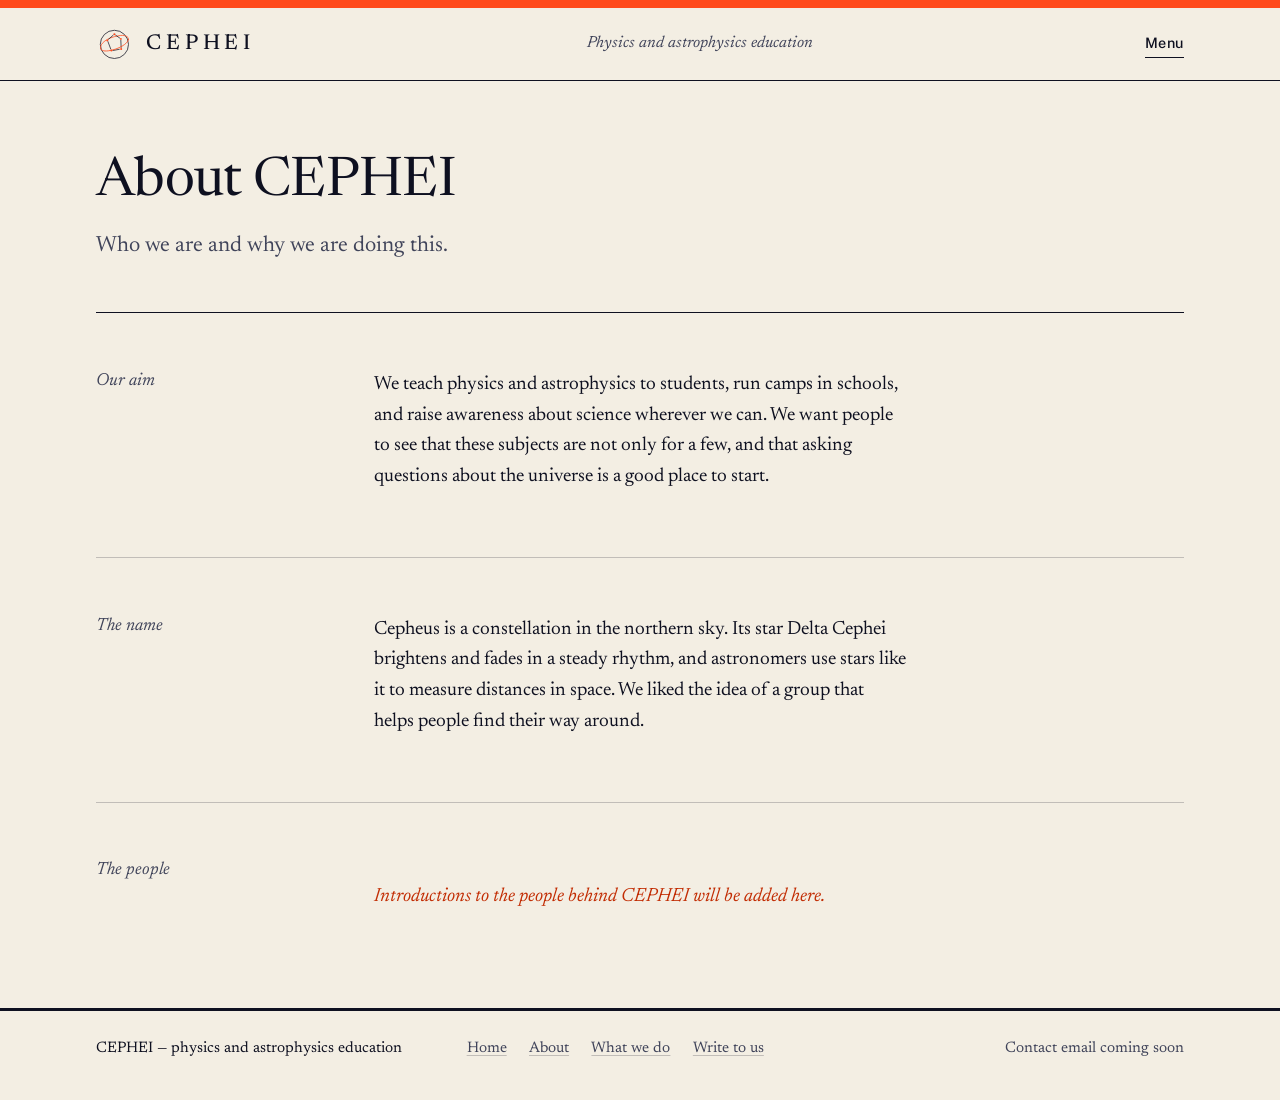
==== about.html @ 716ba57c "New color palette: off-white and near-black with vermilion, cobalt and sun yellow Flat, poster-like " ====
<!DOCTYPE html>
<html lang="en">
<head>
  <meta charset="UTF-8" />
  <meta name="viewport" content="width=device-width, initial-scale=1" />
  <title>About | CEPHEI</title>
  <meta name="description" content="Who CEPHEI is, what we aim to do and where our name comes from." />
  <meta name="theme-color" content="#f3eee3" />
  <link rel="preconnect" href="https://fonts.googleapis.com" />
  <link rel="preconnect" href="https://fonts.gstatic.com" crossorigin />
  <link href="https://fonts.googleapis.com/css2?family=Newsreader:ital,opsz,wght@0,6..72,400;0,6..72,500;1,6..72,400;1,6..72,500&family=Public+Sans:wght@500&display=swap" rel="stylesheet" />
  <link rel="stylesheet" href="css/style.css" />
</head>
<body>
  <a class="skip" href="#main">Skip to content</a>

  <header class="masthead">
    <div class="page masthead-row">
      <a class="wordmark" href="index.html" aria-label="CEPHEI, home">
        <svg viewBox="0 0 120 120" fill="none" aria-hidden="true">
          <circle cx="60" cy="60" r="46" stroke="currentColor" stroke-width="2.4" />
          <path d="M 15 74 C 10 56, 39 38, 72 32 C 92 28, 108 33, 106 44" stroke="var(--signal)" stroke-width="2.4" stroke-linecap="round" />
          <line x1="56" y1="30" x2="41" y2="43" stroke="currentColor" stroke-width="2.3" stroke-linecap="round" />
          <line x1="64" y1="30" x2="77" y2="39" stroke="currentColor" stroke-width="2.3" stroke-linecap="round" />
          <line x1="39" y1="51" x2="48" y2="75" stroke="currentColor" stroke-width="2.3" stroke-linecap="round" />
          <line x1="81" y1="47" x2="82" y2="70" stroke="currentColor" stroke-width="2.3" stroke-linecap="round" />
          <line x1="55" y1="80" x2="76" y2="76" stroke="currentColor" stroke-width="2.3" stroke-linecap="round" />
          <path d="M 106 44 C 104 58, 74 76, 40 81 C 23 83, 18 79, 15 74" stroke="var(--signal)" stroke-width="2.6" stroke-linecap="round" />
          <circle cx="60" cy="27" r="3.4" fill="var(--signal)" />
          <circle cx="81" cy="42" r="3.1" fill="var(--signal)" />
          <circle cx="37" cy="47" r="3.1" fill="var(--signal)" />
          <circle cx="82" cy="75" r="3.4" fill="var(--signal)" />
          <circle cx="50" cy="80" r="3.1" fill="var(--signal)" />
        </svg>
        <span>CEPHEI</span>
      </a>
      <p class="descr">Physics and astrophysics education</p>
      <button class="menu-btn" id="menu-btn" type="button" aria-controls="menu" aria-expanded="false">Menu</button>
    </div>
    <nav class="menu" id="menu" aria-label="Main">
      <div class="page"><a href="index.html">Home</a><a href="about.html" aria-current="page">About</a><a href="programs.html">What we do</a><a href="contact.html">Write to us</a></div>
    </nav>
  </header>


  <main id="main">
    <header class="page page-head">
      <h1>About CEPHEI</h1>
      <p>Who we are and why we are doing this.</p>
    </header>

    <section class="page sheet">
      <h2 class="margin">Our aim</h2>
      <div class="body">
        <p>We teach physics and astrophysics to students, run camps in schools, and raise awareness about science wherever we can. We want people to see that these subjects are not only for a few, and that asking questions about the universe is a good place to start.</p>
      </div>
    </section>

    <section class="page sheet">
      <h2 class="margin">The name</h2>
      <div class="body">
        <p>Cepheus is a constellation in the northern sky. Its star Delta Cephei brightens and fades in a steady rhythm, and astronomers use stars like it to measure distances in space. We liked the idea of a group that helps people find their way around.</p>
      </div>
    </section>

    <section class="page sheet">
      <h2 class="margin">The people</h2>
      <div class="body">
        <p class="note">Introductions to the people behind CEPHEI will be added here.</p>
      </div>
    </section>
  </main>

  <footer class="footer">
    <div class="page">
      <div class="brandline">CEPHEI &mdash; physics and astrophysics education</div>
      <nav aria-label="Footer"><a href="index.html">Home</a><a href="about.html">About</a><a href="programs.html">What we do</a><a href="contact.html">Write to us</a></nav>
      <div class="where" data-contact-email></div>
    </div>
  </footer>

  <script src="js/site.js"></script>
</body>
</html>
---- css/style.css ----
/* CEPHEI
   Set like a printed bulletin: one serif for reading, a small sans for the
   parts you operate (menu, form), hairline rules instead of boxes, and a
   left margin that carries labels and notes. Colors and type are defined
   once here so they are easy to change. */

:root {
  --paper: #f3eee3;
  --paper-shade: #e9e3d4;
  --ink: #0e1020;
  --ink-soft: #40445a;
  --rust: #c22d04;      /* accent for text: dark enough to read on paper */
  --signal: #ff4a1c;    /* the bright version, for logo, bars and graphics */
  --cobalt: #2230e0;
  --sun: #ffd23f;
  --rule: rgba(14, 16, 32, 0.22);

  --serif: "Newsreader", "Iowan Old Style", "Palatino Linotype", Palatino, Georgia, serif;
  --sans: "Public Sans", system-ui, -apple-system, "Segoe UI", sans-serif;

  --gutter: clamp(1.25rem, 4vw, 3rem);
  --max: 74rem;
  --measure: 34rem;
}

*, *::before, *::after { box-sizing: border-box; }

html { -webkit-text-size-adjust: 100%; }

body {
  margin: 0;
  background: var(--paper);
  color: var(--ink);
  font-family: var(--serif);
  font-size: clamp(1.0625rem, 0.4vw + 1rem, 1.2rem);
  line-height: 1.6;
  font-optical-sizing: auto;
  text-rendering: optimizeLegibility;
}

h1, h2, h3 { font-weight: 400; margin: 0; }
p { margin: 0 0 1em; }
em { font-style: italic; }

a { color: inherit; text-decoration-thickness: 1px; text-underline-offset: 0.2em; text-decoration-color: var(--signal); }
a:hover { color: var(--rust); }
::selection { background: var(--signal); color: var(--ink); }
:focus-visible { outline: 2px solid var(--rust); outline-offset: 3px; }

.page { max-width: var(--max); margin: 0 auto; padding: 0 var(--gutter); }

.skip { position: absolute; left: -999px; top: 0; background: var(--ink); color: var(--paper); padding: 0.6rem 1rem; z-index: 20; font-family: var(--sans); }
.skip:focus { left: 0; }

/* ---------- Masthead ---------- */

.masthead { border-top: 8px solid var(--signal); border-bottom: 1px solid var(--ink); position: relative; }
.masthead-row { display: flex; align-items: center; justify-content: space-between; gap: 1.5rem; min-height: 4.5rem; }

.wordmark { display: inline-flex; align-items: center; gap: 0.85rem; text-decoration: none; color: var(--ink); }
.wordmark:hover { color: var(--ink); }
.wordmark svg { width: 2.3rem; height: 2.3rem; flex: none; }
.wordmark span { font-size: 1.35rem; letter-spacing: 0.22em; font-weight: 500; }

.descr { display: none; margin: 0; font-style: italic; color: var(--ink-soft); font-size: 1rem; }
@media (min-width: 56rem) { .descr { display: block; } }

.menu-btn {
  font: 500 0.9rem/1 var(--sans);
  letter-spacing: 0.04em;
  background: none;
  color: var(--ink);
  border: 0;
  border-bottom: 1px solid var(--ink);
  padding: 0.4rem 0;
  cursor: pointer;
}
.menu-btn:hover { color: var(--rust); border-color: var(--rust); }

.menu { display: none; background: var(--paper); }
.menu.open { display: block; }
.menu .page { padding-top: 0.5rem; padding-bottom: 1rem; }
.menu a {
  display: block;
  padding: 0.75rem 0;
  border-top: 1px solid var(--rule);
  text-decoration: none;
  font-size: 1.35rem;
  line-height: 1.2;
}
.menu a:first-child { border-top: 0; }
.menu a[aria-current="page"] { font-style: italic; color: var(--rust); }

@media (min-width: 56rem) {
  .menu {
    position: absolute;
    right: max(var(--gutter), calc((100vw - var(--max)) / 2 + var(--gutter)));
    top: 100%;
    z-index: 10;
    width: 17rem;
    border: 1px solid var(--ink);
    border-top: 0;
  }
  .menu .page { padding: 0.4rem 1.25rem 0.8rem; }
}

/* ---------- Home: opening ---------- */

.opening { padding-top: clamp(2.5rem, 6vw, 5rem); padding-bottom: clamp(3rem, 7vw, 6rem); display: grid; gap: 3rem; }
@media (min-width: 56rem) {
  .opening { grid-template-columns: repeat(12, 1fr); column-gap: 1.5rem; align-items: start; }
  .statement { grid-column: 1 / span 7; padding-top: 1.25rem; }
  .plate { grid-column: 8 / span 5; }
}

.standfirst {
  font-size: clamp(1.7rem, 1.2rem + 2vw, 2.7rem);
  line-height: 1.22;
  letter-spacing: -0.008em;
  max-width: 23em;
  margin-bottom: 1.6rem;
}
.standfirst em { color: var(--rust); }

.status { max-width: var(--measure); border-top: 1px solid var(--ink); padding-top: 0.9rem; color: var(--ink-soft); }
.status strong { font-weight: 500; font-style: italic; color: var(--ink); }

/* The star plate */
.plate { margin: 0; }
.plate svg { display: block; width: 100%; height: auto; }
.plate figcaption { margin-top: 0.8rem; font-size: 0.9rem; line-height: 1.45; color: var(--ink-soft); }
.plate figcaption b { font-weight: 500; font-style: italic; color: var(--ink); }

.plate .bg { fill: var(--cobalt); }
.plate .frame { fill: none; stroke: var(--paper); }
.plate .grid-line { stroke: var(--paper); opacity: 0.22; stroke-dasharray: 1 4; }
.plate .tick { stroke: var(--paper); }
.plate .link { stroke: var(--paper); stroke-width: 1; opacity: 0.8; }
.plate .star { fill: var(--paper); }
.plate .var-ring { fill: none; stroke: var(--sun); stroke-width: 1.4; }
.plate .var-star { fill: var(--sun); }
.plate text { font-family: var(--serif); font-size: 15px; fill: var(--paper); }
.plate .axis { font-family: var(--sans); font-size: 10.5px; fill: var(--paper); opacity: 0.8; letter-spacing: 0.04em; }
.plate .greek { font-style: italic; }
.plate .var-label { fill: var(--sun); }

/* ---------- Sections with a margin ---------- */

.sheet { padding-bottom: clamp(2.5rem, 5vw, 4rem); display: grid; gap: 0.75rem; }
.sheet::before { content: ""; grid-column: 1 / -1; border-top: 1px solid var(--ink); margin-bottom: clamp(1.6rem, 3.5vw, 2.8rem); }
.sheet + .sheet::before { border-top-color: var(--rule); }
.margin { font-style: italic; font-weight: 400; color: var(--ink-soft); font-size: 1.1rem; line-height: 1.3; margin: 0; }

@media (min-width: 56rem) {
  .sheet { grid-template-columns: repeat(12, 1fr); column-gap: 1.5rem; }
  .sheet > .margin { grid-column: 1 / span 3; }
  .sheet > .body { grid-column: 4 / span 6; }
}
.body { max-width: var(--measure); }
.body p:last-child { margin-bottom: 0; }

.run { font-style: italic; font-weight: 500; }
.work p { margin-bottom: 1.3em; }

.page-head { padding-top: clamp(2.5rem, 6vw, 4.5rem); padding-bottom: clamp(2rem, 4vw, 3rem); }
.page-head h1 { font-size: clamp(2.1rem, 1.4rem + 2.6vw, 3.4rem); line-height: 1.1; letter-spacing: -0.012em; max-width: 16em; }
.page-head p { margin: 1rem 0 0; max-width: var(--measure); color: var(--ink-soft); font-size: 1.15em; }

.note { margin-top: 1.4rem; font-style: italic; color: var(--rust); }

.dashes { list-style: none; padding: 0; margin: 0 0 1.2em; }
.dashes li { padding-left: 1.5rem; position: relative; margin-bottom: 0.3rem; }
.dashes li::before { content: "\2014"; position: absolute; left: 0; color: var(--rust); }

/* ---------- Form ---------- */

.form { max-width: var(--measure); }
.field { margin-bottom: 1.6rem; }
label { display: block; font: 500 0.8rem/1.2 var(--sans); letter-spacing: 0.04em; margin-bottom: 0.2rem; color: var(--ink-soft); }
input, select, textarea {
  width: 100%;
  font: inherit;
  color: var(--ink);
  background: transparent;
  border: 0;
  border-bottom: 1px solid var(--ink);
  border-radius: 0;
  padding: 0.5rem 0;
}
select { appearance: none; background-image: linear-gradient(45deg, transparent 50%, var(--ink) 50%), linear-gradient(135deg, var(--ink) 50%, transparent 50%); background-position: calc(100% - 9px) 55%, calc(100% - 4px) 55%; background-size: 5px 5px; background-repeat: no-repeat; padding-right: 1.5rem; }
textarea { min-height: 7rem; resize: vertical; border: 1px solid var(--ink); padding: 0.6rem; margin-top: 0.3rem; }
input:focus, select:focus, textarea:focus { outline: 0; border-color: var(--rust); box-shadow: 0 1px 0 var(--rust); }

.send {
  font: 500 0.9rem/1 var(--sans);
  letter-spacing: 0.04em;
  padding: 0.95rem 1.6rem;
  background: var(--ink);
  color: var(--paper);
  border: 1px solid var(--ink);
  border-radius: 0;
  cursor: pointer;
}
.send:hover { background: var(--signal); border-color: var(--signal); color: var(--ink); }
.form-msg { margin-top: 1.2rem; padding: 0.7rem 0 0; border-top: 1px solid var(--ink); font-style: italic; }
.form-msg[hidden] { display: none; }

/* ---------- Footer ---------- */

.footer { margin-top: 2rem; border-top: 3px solid var(--ink); padding: 1.6rem 0 2.4rem; font-size: 0.95rem; color: var(--ink-soft); }
.footer .page { display: grid; gap: 1.2rem; }
.footer nav { display: flex; flex-wrap: wrap; gap: 0.4rem 1.4rem; }
.footer a { text-decoration-color: var(--rule); }
.footer .brandline { color: var(--ink); }
@media (min-width: 56rem) {
  .footer .page { grid-template-columns: repeat(12, 1fr); column-gap: 1.5rem; }
  .footer .brandline { grid-column: 1 / span 4; }
  .footer nav { grid-column: 5 / span 5; }
  .footer .where { grid-column: 10 / span 3; text-align: right; }
}
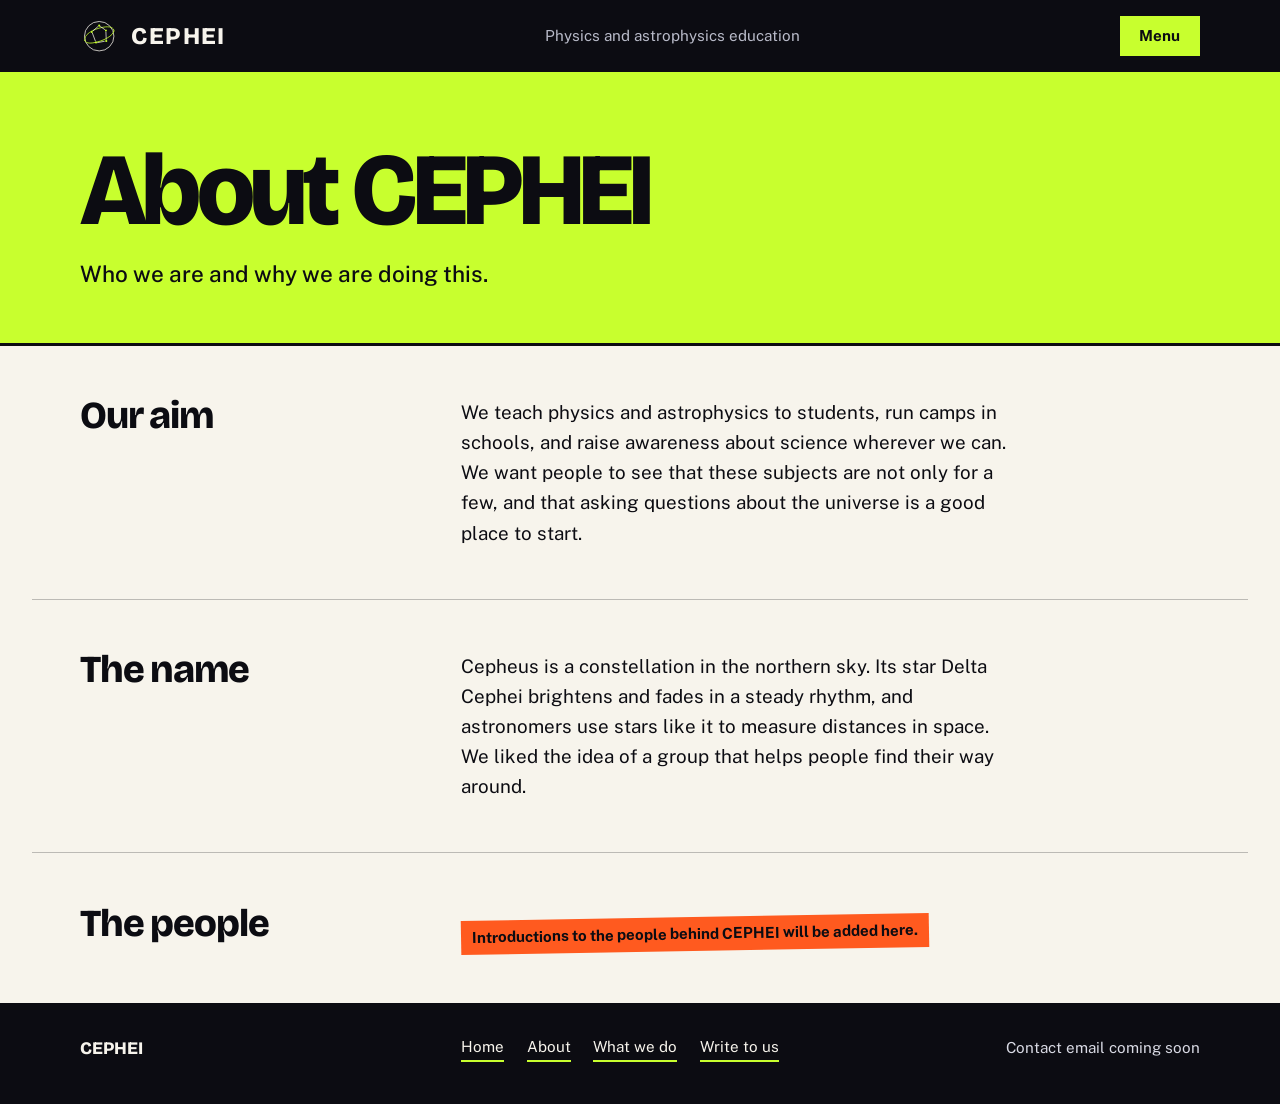
==== commit aa411832: "Bolder zine-style redesign for a teenage audience Acid lime, black, off-white, hot orange and cobalt" ====
--- a/about.html
+++ b/about.html
@@ -5,10 +5,10 @@
   <meta name="viewport" content="width=device-width, initial-scale=1" />
   <title>About | CEPHEI</title>
   <meta name="description" content="Who CEPHEI is, what we aim to do and where our name comes from." />
-  <meta name="theme-color" content="#f3eee3" />
+  <meta name="theme-color" content="#0c0c12" />
   <link rel="preconnect" href="https://fonts.googleapis.com" />
   <link rel="preconnect" href="https://fonts.gstatic.com" crossorigin />
-  <link href="https://fonts.googleapis.com/css2?family=Newsreader:ital,opsz,wght@0,6..72,400;0,6..72,500;1,6..72,400;1,6..72,500&family=Public+Sans:wght@500&display=swap" rel="stylesheet" />
+  <link href="https://fonts.googleapis.com/css2?family=Bricolage+Grotesque:opsz,wght@12..96,700;12..96,800&family=Public+Sans:wght@400;500;600;700&display=swap" rel="stylesheet" />
   <link rel="stylesheet" href="css/style.css" />
 </head>
 <body>
@@ -19,18 +19,18 @@
       <a class="wordmark" href="index.html" aria-label="CEPHEI, home">
         <svg viewBox="0 0 120 120" fill="none" aria-hidden="true">
           <circle cx="60" cy="60" r="46" stroke="currentColor" stroke-width="2.4" />
-          <path d="M 15 74 C 10 56, 39 38, 72 32 C 92 28, 108 33, 106 44" stroke="var(--signal)" stroke-width="2.4" stroke-linecap="round" />
+          <path d="M 15 74 C 10 56, 39 38, 72 32 C 92 28, 108 33, 106 44" stroke="var(--lime)" stroke-width="2.4" stroke-linecap="round" />
           <line x1="56" y1="30" x2="41" y2="43" stroke="currentColor" stroke-width="2.3" stroke-linecap="round" />
           <line x1="64" y1="30" x2="77" y2="39" stroke="currentColor" stroke-width="2.3" stroke-linecap="round" />
           <line x1="39" y1="51" x2="48" y2="75" stroke="currentColor" stroke-width="2.3" stroke-linecap="round" />
           <line x1="81" y1="47" x2="82" y2="70" stroke="currentColor" stroke-width="2.3" stroke-linecap="round" />
           <line x1="55" y1="80" x2="76" y2="76" stroke="currentColor" stroke-width="2.3" stroke-linecap="round" />
-          <path d="M 106 44 C 104 58, 74 76, 40 81 C 23 83, 18 79, 15 74" stroke="var(--signal)" stroke-width="2.6" stroke-linecap="round" />
-          <circle cx="60" cy="27" r="3.4" fill="var(--signal)" />
-          <circle cx="81" cy="42" r="3.1" fill="var(--signal)" />
-          <circle cx="37" cy="47" r="3.1" fill="var(--signal)" />
-          <circle cx="82" cy="75" r="3.4" fill="var(--signal)" />
-          <circle cx="50" cy="80" r="3.1" fill="var(--signal)" />
+          <path d="M 106 44 C 104 58, 74 76, 40 81 C 23 83, 18 79, 15 74" stroke="var(--lime)" stroke-width="2.6" stroke-linecap="round" />
+          <circle cx="60" cy="27" r="3.4" fill="var(--lime)" />
+          <circle cx="81" cy="42" r="3.1" fill="var(--lime)" />
+          <circle cx="37" cy="47" r="3.1" fill="var(--lime)" />
+          <circle cx="82" cy="75" r="3.4" fill="var(--lime)" />
+          <circle cx="50" cy="80" r="3.1" fill="var(--lime)" />
         </svg>
         <span>CEPHEI</span>
       </a>
@@ -44,9 +44,9 @@
 
 
   <main id="main">
-    <header class="page page-head">
-      <h1>About CEPHEI</h1>
-      <p>Who we are and why we are doing this.</p>
+    <header class="page-head">
+      <div class="page"><h1>About CEPHEI</h1>
+      <p>Who we are and why we are doing this.</p></div>
     </header>
 
     <section class="page sheet">
@@ -73,7 +73,7 @@
 
   <footer class="footer">
     <div class="page">
-      <div class="brandline">CEPHEI &mdash; physics and astrophysics education</div>
+      <div class="brandline">CEPHEI</div>
       <nav aria-label="Footer"><a href="index.html">Home</a><a href="about.html">About</a><a href="programs.html">What we do</a><a href="contact.html">Write to us</a></nav>
       <div class="where" data-contact-email></div>
     </div>
--- a/css/style.css
+++ b/css/style.css
@@ -1,219 +1,289 @@
 /* CEPHEI
-   Set like a printed bulletin: one serif for reading, a small sans for the
-   parts you operate (menu, form), hairline rules instead of boxes, and a
-   left margin that carries labels and notes. Colors and type are defined
+   Zine / poster styling: flat color blocks, thick black outlines, hard
+   offset shadows and a chunky headline face. Colors and type are defined
    once here so they are easy to change. */
 
 :root {
-  --paper: #f3eee3;
-  --paper-shade: #e9e3d4;
-  --ink: #0e1020;
-  --ink-soft: #40445a;
-  --rust: #c22d04;      /* accent for text: dark enough to read on paper */
-  --signal: #ff4a1c;    /* the bright version, for logo, bars and graphics */
-  --cobalt: #2230e0;
-  --sun: #ffd23f;
-  --rule: rgba(14, 16, 32, 0.22);
-
-  --serif: "Newsreader", "Iowan Old Style", "Palatino Linotype", Palatino, Georgia, serif;
-  --sans: "Public Sans", system-ui, -apple-system, "Segoe UI", sans-serif;
+  --black: #0c0c12;
+  --white: #f7f4ec;
+  --lime: #c8ff2e;
+  --hot: #ff5a1f;
+  --blue: #2a36ff;
+  --soft: #4a4c5e;
+
+  --display: "Bricolage Grotesque", "Arial Black", "Helvetica Neue", Arial, sans-serif;
+  --text: "Public Sans", system-ui, -apple-system, "Segoe UI", sans-serif;
 
   --gutter: clamp(1.25rem, 4vw, 3rem);
-  --max: 74rem;
-  --measure: 34rem;
+  --max: 76rem;
+  --measure: 36rem;
+  --line: 3px solid var(--black);
 }
 
 *, *::before, *::after { box-sizing: border-box; }
-
 html { -webkit-text-size-adjust: 100%; }
 
 body {
   margin: 0;
-  background: var(--paper);
-  color: var(--ink);
-  font-family: var(--serif);
-  font-size: clamp(1.0625rem, 0.4vw + 1rem, 1.2rem);
+  background: var(--white);
+  color: var(--black);
+  font-family: var(--text);
+  font-size: clamp(1.0625rem, 0.3vw + 1rem, 1.175rem);
   line-height: 1.6;
-  font-optical-sizing: auto;
-  text-rendering: optimizeLegibility;
-}
-
-h1, h2, h3 { font-weight: 400; margin: 0; }
+}
+
+h1, h2, h3 { font-family: var(--display); font-weight: 800; line-height: 1; letter-spacing: -0.03em; margin: 0; }
 p { margin: 0 0 1em; }
-em { font-style: italic; }
-
-a { color: inherit; text-decoration-thickness: 1px; text-underline-offset: 0.2em; text-decoration-color: var(--signal); }
-a:hover { color: var(--rust); }
-::selection { background: var(--signal); color: var(--ink); }
-:focus-visible { outline: 2px solid var(--rust); outline-offset: 3px; }
+
+a { color: inherit; text-decoration: none; background: linear-gradient(transparent 62%, var(--lime) 62%); }
+a:hover { background: var(--lime); }
+:focus-visible { outline: 3px solid var(--blue); outline-offset: 3px; }
+::selection { background: var(--hot); color: var(--black); }
 
 .page { max-width: var(--max); margin: 0 auto; padding: 0 var(--gutter); }
 
-.skip { position: absolute; left: -999px; top: 0; background: var(--ink); color: var(--paper); padding: 0.6rem 1rem; z-index: 20; font-family: var(--sans); }
+.skip { position: absolute; left: -999px; top: 0; background: var(--lime); color: var(--black); padding: 0.7rem 1rem; z-index: 30; font-weight: 700; }
 .skip:focus { left: 0; }
 
 /* ---------- Masthead ---------- */
 
-.masthead { border-top: 8px solid var(--signal); border-bottom: 1px solid var(--ink); position: relative; }
+.masthead { background: var(--black); color: var(--white); position: relative; }
 .masthead-row { display: flex; align-items: center; justify-content: space-between; gap: 1.5rem; min-height: 4.5rem; }
-
-.wordmark { display: inline-flex; align-items: center; gap: 0.85rem; text-decoration: none; color: var(--ink); }
-.wordmark:hover { color: var(--ink); }
-.wordmark svg { width: 2.3rem; height: 2.3rem; flex: none; }
-.wordmark span { font-size: 1.35rem; letter-spacing: 0.22em; font-weight: 500; }
-
-.descr { display: none; margin: 0; font-style: italic; color: var(--ink-soft); font-size: 1rem; }
+.wordmark { display: inline-flex; align-items: center; gap: 0.8rem; color: var(--white); background: none; }
+.wordmark:hover { background: none; color: var(--lime); }
+.wordmark svg { width: 2.4rem; height: 2.4rem; flex: none; }
+.wordmark span { font-family: var(--display); font-weight: 800; font-size: 1.5rem; letter-spacing: 0.06em; }
+
+.descr { display: none; margin: 0; color: #b9bbc9; font-size: 0.95rem; }
 @media (min-width: 56rem) { .descr { display: block; } }
 
 .menu-btn {
-  font: 500 0.9rem/1 var(--sans);
-  letter-spacing: 0.04em;
-  background: none;
-  color: var(--ink);
-  border: 0;
-  border-bottom: 1px solid var(--ink);
-  padding: 0.4rem 0;
+  font: 700 0.95rem/1 var(--text);
+  color: var(--black);
+  background: var(--lime);
+  border: 2px solid var(--lime);
+  padding: 0.65rem 1.1rem;
   cursor: pointer;
 }
-.menu-btn:hover { color: var(--rust); border-color: var(--rust); }
-
-.menu { display: none; background: var(--paper); }
+.menu-btn:hover, .menu-btn[aria-expanded="true"] { background: var(--black); color: var(--lime); }
+
+.menu { display: none; background: var(--black); border-top: 1px solid #2d2e3a; }
 .menu.open { display: block; }
-.menu .page { padding-top: 0.5rem; padding-bottom: 1rem; }
+.menu .page { padding-top: 0.5rem; padding-bottom: 1.2rem; }
 .menu a {
   display: block;
-  padding: 0.75rem 0;
-  border-top: 1px solid var(--rule);
-  text-decoration: none;
-  font-size: 1.35rem;
-  line-height: 1.2;
-}
-.menu a:first-child { border-top: 0; }
-.menu a[aria-current="page"] { font-style: italic; color: var(--rust); }
+  padding: 0.7rem 0;
+  font-family: var(--display);
+  font-weight: 800;
+  font-size: 1.8rem;
+  letter-spacing: -0.02em;
+  line-height: 1.1;
+  color: var(--white);
+  background: none;
+}
+.menu a:hover { color: var(--lime); background: none; }
+.menu a[aria-current="page"] { color: var(--lime); }
 
 @media (min-width: 56rem) {
   .menu {
     position: absolute;
     right: max(var(--gutter), calc((100vw - var(--max)) / 2 + var(--gutter)));
-    top: 100%;
+    top: calc(100% + 0.5rem);
     z-index: 10;
-    width: 17rem;
-    border: 1px solid var(--ink);
-    border-top: 0;
+    width: 20rem;
+    border: 3px solid var(--black);
+    box-shadow: 8px 8px 0 var(--lime);
   }
-  .menu .page { padding: 0.4rem 1.25rem 0.8rem; }
-}
-
-/* ---------- Home: opening ---------- */
-
-.opening { padding-top: clamp(2.5rem, 6vw, 5rem); padding-bottom: clamp(3rem, 7vw, 6rem); display: grid; gap: 3rem; }
-@media (min-width: 56rem) {
-  .opening { grid-template-columns: repeat(12, 1fr); column-gap: 1.5rem; align-items: start; }
-  .statement { grid-column: 1 / span 7; padding-top: 1.25rem; }
+  .menu .page { padding: 0.6rem 1.4rem 0.9rem; }
+}
+
+/* ---------- Home: hero ---------- */
+
+.hero { background: var(--lime); border-bottom: var(--line); overflow: hidden; }
+.hero .page { display: grid; gap: 2rem; padding-top: clamp(2.5rem, 6vw, 5rem); padding-bottom: clamp(3rem, 6vw, 5.5rem); position: relative; }
+@media (min-width: 56rem) {
+  .hero .page { grid-template-columns: repeat(12, 1fr); column-gap: 1.5rem; align-items: center; }
+  .hero-text { grid-column: 1 / span 7; }
+  .hero-art { grid-column: 8 / span 5; }
+}
+.mega { font-size: clamp(3.1rem, 1rem + 8.4vw, 8rem); line-height: 1; letter-spacing: -0.045em; margin-bottom: 1.4rem; }
+.mega em { font-style: normal; display: inline-block; background: var(--black); color: var(--lime); padding: 0 0.12em 0.06em; margin-top: 0.06em; line-height: 0.95; }
+.hero .lead { font-size: 1.25em; max-width: 30rem; font-weight: 500; }
+
+.btns { display: flex; flex-wrap: wrap; gap: 1rem; margin-top: 1.6rem; }
+.btn {
+  display: inline-block;
+  font: 700 1rem/1 var(--text);
+  padding: 1rem 1.5rem;
+  background: var(--black);
+  color: var(--white);
+  border: var(--line);
+  box-shadow: 5px 5px 0 var(--hot);
+  cursor: pointer;
+}
+.btn:hover { background: var(--black); color: var(--lime); transform: translate(-2px, -2px); box-shadow: 7px 7px 0 var(--hot); }
+.btn.alt { background: var(--white); color: var(--black); box-shadow: 5px 5px 0 var(--black); }
+.btn.alt:hover { background: var(--white); color: var(--black); box-shadow: 7px 7px 0 var(--black); }
+
+.hero-art { position: relative; margin: 0; }
+.hero-art svg { display: block; width: 100%; height: auto; }
+.hero-art .ln { stroke: var(--black); stroke-width: 3; stroke-linecap: round; }
+.hero-art .st { fill: var(--black); }
+.hero-art .ring { fill: var(--hot); stroke: var(--black); stroke-width: 3; }
+.sticker {
+  position: absolute;
+  right: 0;
+  top: -0.5rem;
+  width: 8.5rem;
+  height: 8.5rem;
+  display: grid;
+  place-items: center;
+  text-align: center;
+  background: var(--black);
+  color: var(--lime);
+  border-radius: 50%;
+  transform: rotate(-12deg);
+  font: 800 1.02rem/1.1 var(--display);
+  letter-spacing: -0.01em;
+  padding: 1rem;
+}
+@media (min-width: 56rem) { .sticker { right: -0.5rem; top: -2rem; width: 9.5rem; height: 9.5rem; font-size: 1.15rem; } }
+
+/* ---------- Ticker ---------- */
+
+.ticker { background: var(--black); color: var(--lime); border-bottom: var(--line); overflow: hidden; white-space: nowrap; }
+.ticker-track { display: inline-block; padding: 0.8rem 0; font: 800 1.05rem/1 var(--display); letter-spacing: 0.04em; text-transform: uppercase; animation: slide 32s linear infinite; }
+.ticker-track span { margin: 0 1.2rem; }
+.ticker-track i { font-style: normal; color: var(--hot); }
+@keyframes slide { to { transform: translateX(-50%); } }
+@media (prefers-reduced-motion: reduce) { .ticker-track { animation: none; } }
+
+/* ---------- Home: what we do ---------- */
+
+.what { padding-top: clamp(3rem, 6vw, 5rem); padding-bottom: clamp(3rem, 6vw, 5rem); }
+.what h2 { font-size: clamp(2.2rem, 1rem + 4vw, 4.2rem); margin-bottom: 2rem; letter-spacing: -0.04em; }
+.panels { display: grid; gap: 1.6rem; }
+@media (min-width: 56rem) {
+  .panels { grid-template-columns: repeat(12, 1fr); gap: 1.8rem; }
+  .panel.a { grid-column: 1 / span 7; }
+  .panel.b { grid-column: 8 / span 5; }
+  .panel.c { grid-column: 1 / -1; display: grid; grid-template-columns: 7fr 5fr; align-items: end; column-gap: 2rem; }
+}
+.panel { padding: clamp(1.4rem, 3vw, 2.2rem); border: var(--line); box-shadow: 8px 8px 0 var(--black); }
+.panel h3 { font-size: clamp(2rem, 1rem + 3vw, 3.4rem); margin-bottom: 0.7rem; }
+.panel p { max-width: 28rem; margin-bottom: 1.2rem; font-weight: 500; }
+.panel.a { background: var(--blue); color: var(--white); }
+.panel.b { background: var(--hot); }
+.panel.c { background: var(--white); }
+.panel .go { font-weight: 800; background: none; border-bottom: 3px solid currentColor; padding-bottom: 0.1rem; }
+.panel .go:hover { background: var(--lime); color: var(--black); border-color: var(--black); }
+.panel.c p { margin-bottom: 0; }
+.panel.c .more { margin-top: 1rem; }
+
+/* ---------- Home: chart ---------- */
+
+.chart { background: var(--black); color: var(--white); border-top: var(--line); }
+.chart .page { display: grid; gap: 2.5rem; padding-top: clamp(3rem, 6vw, 5rem); padding-bottom: clamp(3rem, 6vw, 5rem); }
+@media (min-width: 56rem) {
+  .chart .page { grid-template-columns: repeat(12, 1fr); column-gap: 1.5rem; align-items: center; }
+  .chart-text { grid-column: 1 / span 6; }
   .plate { grid-column: 8 / span 5; }
 }
-
-.standfirst {
-  font-size: clamp(1.7rem, 1.2rem + 2vw, 2.7rem);
-  line-height: 1.22;
-  letter-spacing: -0.008em;
-  max-width: 23em;
-  margin-bottom: 1.6rem;
-}
-.standfirst em { color: var(--rust); }
-
-.status { max-width: var(--measure); border-top: 1px solid var(--ink); padding-top: 0.9rem; color: var(--ink-soft); }
-.status strong { font-weight: 500; font-style: italic; color: var(--ink); }
-
-/* The star plate */
+.chart h2 { font-size: clamp(2.2rem, 1rem + 3.6vw, 3.9rem); margin-bottom: 1.2rem; letter-spacing: -0.04em; }
+.chart h2 em { font-style: normal; color: var(--lime); }
+.chart-text p { max-width: var(--measure); color: #d9dae4; }
+.chart-text a { background: linear-gradient(transparent 62%, var(--blue) 62%); color: var(--white); }
+.chart-text a:hover { background: var(--lime); color: var(--black); }
+
 .plate { margin: 0; }
 .plate svg { display: block; width: 100%; height: auto; }
-.plate figcaption { margin-top: 0.8rem; font-size: 0.9rem; line-height: 1.45; color: var(--ink-soft); }
-.plate figcaption b { font-weight: 500; font-style: italic; color: var(--ink); }
-
-.plate .bg { fill: var(--cobalt); }
-.plate .frame { fill: none; stroke: var(--paper); }
-.plate .grid-line { stroke: var(--paper); opacity: 0.22; stroke-dasharray: 1 4; }
-.plate .tick { stroke: var(--paper); }
-.plate .link { stroke: var(--paper); stroke-width: 1; opacity: 0.8; }
-.plate .star { fill: var(--paper); }
-.plate .var-ring { fill: none; stroke: var(--sun); stroke-width: 1.4; }
-.plate .var-star { fill: var(--sun); }
-.plate text { font-family: var(--serif); font-size: 15px; fill: var(--paper); }
-.plate .axis { font-family: var(--sans); font-size: 10.5px; fill: var(--paper); opacity: 0.8; letter-spacing: 0.04em; }
+.plate figcaption { margin-top: 0.8rem; font-size: 0.9rem; line-height: 1.45; color: #b9bbc9; }
+.plate figcaption b { color: var(--lime); }
+.plate .bg { fill: #14141f; }
+.plate .frame { fill: none; stroke: var(--lime); }
+.plate .grid-line { stroke: var(--white); opacity: 0.18; stroke-dasharray: 1 4; }
+.plate .tick { stroke: var(--lime); }
+.plate .link { stroke: var(--white); stroke-width: 1.4; opacity: 0.85; }
+.plate .star { fill: var(--white); }
+.plate .var-ring { fill: none; stroke: var(--hot); stroke-width: 2; }
+.plate .var-star { fill: var(--hot); }
+.plate text { font-family: var(--text); font-size: 14px; font-weight: 500; fill: var(--white); }
+.plate .axis { font-size: 10.5px; fill: var(--lime); opacity: 0.9; }
 .plate .greek { font-style: italic; }
-.plate .var-label { fill: var(--sun); }
-
-/* ---------- Sections with a margin ---------- */
-
-.sheet { padding-bottom: clamp(2.5rem, 5vw, 4rem); display: grid; gap: 0.75rem; }
-.sheet::before { content: ""; grid-column: 1 / -1; border-top: 1px solid var(--ink); margin-bottom: clamp(1.6rem, 3.5vw, 2.8rem); }
-.sheet + .sheet::before { border-top-color: var(--rule); }
-.margin { font-style: italic; font-weight: 400; color: var(--ink-soft); font-size: 1.1rem; line-height: 1.3; margin: 0; }
-
+.plate .var-label { fill: var(--hot); font-weight: 700; }
+
+/* ---------- Home: closing ---------- */
+
+.closing { background: var(--hot); border-top: var(--line); }
+.closing .page { padding-top: clamp(3rem, 6vw, 5rem); padding-bottom: clamp(3rem, 6vw, 5rem); }
+.closing h2 { font-size: clamp(2.6rem, 1rem + 6vw, 6rem); line-height: 0.95; letter-spacing: -0.045em; max-width: 12em; margin-bottom: 1.2rem; }
+.closing p { max-width: var(--measure); font-size: 1.15em; font-weight: 500; }
+.closing .btn { box-shadow: 5px 5px 0 var(--white); }
+.closing .btn:hover { box-shadow: 7px 7px 0 var(--white); }
+
+/* ---------- Inner pages ---------- */
+
+.page-head { background: var(--lime); border-bottom: var(--line); }
+.page-head .page { padding-top: clamp(2.5rem, 6vw, 4.5rem); padding-bottom: clamp(2rem, 4vw, 3.2rem); }
+.page-head h1 { font-size: clamp(3rem, 1rem + 7vw, 6.4rem); line-height: 0.92; letter-spacing: -0.045em; }
+.page-head p { margin: 1.1rem 0 0; max-width: var(--measure); font-size: 1.2em; font-weight: 500; }
+
+.sheet { padding-top: clamp(2rem, 4vw, 3.2rem); padding-bottom: clamp(2rem, 4vw, 3.2rem); display: grid; gap: 0.9rem; }
+.sheet + .sheet { border-top: 1px solid rgba(12, 12, 18, 0.25); }
+.sheet h2 { font-size: clamp(1.7rem, 1.1rem + 1.6vw, 2.4rem); }
 @media (min-width: 56rem) {
   .sheet { grid-template-columns: repeat(12, 1fr); column-gap: 1.5rem; }
-  .sheet > .margin { grid-column: 1 / span 3; }
-  .sheet > .body { grid-column: 4 / span 6; }
+  .sheet > h2 { grid-column: 1 / span 4; }
+  .sheet > .body { grid-column: 5 / span 6; }
 }
 .body { max-width: var(--measure); }
 .body p:last-child { margin-bottom: 0; }
 
-.run { font-style: italic; font-weight: 500; }
-.work p { margin-bottom: 1.3em; }
-
-.page-head { padding-top: clamp(2.5rem, 6vw, 4.5rem); padding-bottom: clamp(2rem, 4vw, 3rem); }
-.page-head h1 { font-size: clamp(2.1rem, 1.4rem + 2.6vw, 3.4rem); line-height: 1.1; letter-spacing: -0.012em; max-width: 16em; }
-.page-head p { margin: 1rem 0 0; max-width: var(--measure); color: var(--ink-soft); font-size: 1.15em; }
-
-.note { margin-top: 1.4rem; font-style: italic; color: var(--rust); }
-
+.note {
+  display: inline-block;
+  margin-top: 0.8rem;
+  padding: 0.3rem 0.7rem;
+  background: var(--hot);
+  font-weight: 700;
+  font-size: 0.95rem;
+  transform: rotate(-1deg);
+}
 .dashes { list-style: none; padding: 0; margin: 0 0 1.2em; }
-.dashes li { padding-left: 1.5rem; position: relative; margin-bottom: 0.3rem; }
-.dashes li::before { content: "\2014"; position: absolute; left: 0; color: var(--rust); }
+.dashes li { padding-left: 1.7rem; position: relative; margin-bottom: 0.35rem; font-weight: 500; }
+.dashes li::before { content: ""; position: absolute; left: 0; top: 0.62em; width: 0.8rem; height: 0.8rem; background: var(--blue); }
 
 /* ---------- Form ---------- */
 
 .form { max-width: var(--measure); }
-.field { margin-bottom: 1.6rem; }
-label { display: block; font: 500 0.8rem/1.2 var(--sans); letter-spacing: 0.04em; margin-bottom: 0.2rem; color: var(--ink-soft); }
+.field { margin-bottom: 1.4rem; }
+label { display: block; font: 700 0.9rem/1.2 var(--text); margin-bottom: 0.35rem; }
 input, select, textarea {
   width: 100%;
-  font: inherit;
-  color: var(--ink);
-  background: transparent;
-  border: 0;
-  border-bottom: 1px solid var(--ink);
+  font: 500 1rem/1.4 var(--text);
+  color: var(--black);
+  background: #fff;
+  border: var(--line);
   border-radius: 0;
-  padding: 0.5rem 0;
-}
-select { appearance: none; background-image: linear-gradient(45deg, transparent 50%, var(--ink) 50%), linear-gradient(135deg, var(--ink) 50%, transparent 50%); background-position: calc(100% - 9px) 55%, calc(100% - 4px) 55%; background-size: 5px 5px; background-repeat: no-repeat; padding-right: 1.5rem; }
-textarea { min-height: 7rem; resize: vertical; border: 1px solid var(--ink); padding: 0.6rem; margin-top: 0.3rem; }
-input:focus, select:focus, textarea:focus { outline: 0; border-color: var(--rust); box-shadow: 0 1px 0 var(--rust); }
-
-.send {
-  font: 500 0.9rem/1 var(--sans);
-  letter-spacing: 0.04em;
-  padding: 0.95rem 1.6rem;
-  background: var(--ink);
-  color: var(--paper);
-  border: 1px solid var(--ink);
-  border-radius: 0;
-  cursor: pointer;
-}
-.send:hover { background: var(--signal); border-color: var(--signal); color: var(--ink); }
-.form-msg { margin-top: 1.2rem; padding: 0.7rem 0 0; border-top: 1px solid var(--ink); font-style: italic; }
+  padding: 0.75rem 0.85rem;
+}
+select { appearance: none; background-image: linear-gradient(45deg, transparent 50%, var(--black) 50%), linear-gradient(135deg, var(--black) 50%, transparent 50%); background-position: calc(100% - 20px) 55%, calc(100% - 14px) 55%; background-size: 6px 6px; background-repeat: no-repeat; padding-right: 2.4rem; }
+textarea { min-height: 8rem; resize: vertical; }
+input:focus, select:focus, textarea:focus { outline: 0; background: var(--lime); }
+.send { font: 700 1rem/1 var(--text); padding: 1rem 1.5rem; background: var(--black); color: var(--white); border: var(--line); box-shadow: 5px 5px 0 var(--hot); cursor: pointer; }
+.send:hover { color: var(--lime); transform: translate(-2px, -2px); box-shadow: 7px 7px 0 var(--hot); }
+.form-msg { margin-top: 1.4rem; padding: 0.8rem 1rem; border: var(--line); background: var(--lime); font-weight: 600; }
 .form-msg[hidden] { display: none; }
 
 /* ---------- Footer ---------- */
 
-.footer { margin-top: 2rem; border-top: 3px solid var(--ink); padding: 1.6rem 0 2.4rem; font-size: 0.95rem; color: var(--ink-soft); }
+.footer { background: var(--black); color: #d9dae4; padding: 2rem 0 2.6rem; font-size: 0.95rem; }
 .footer .page { display: grid; gap: 1.2rem; }
 .footer nav { display: flex; flex-wrap: wrap; gap: 0.4rem 1.4rem; }
-.footer a { text-decoration-color: var(--rule); }
-.footer .brandline { color: var(--ink); }
-@media (min-width: 56rem) {
-  .footer .page { grid-template-columns: repeat(12, 1fr); column-gap: 1.5rem; }
+.footer a { color: var(--white); background: none; border-bottom: 2px solid var(--lime); }
+.footer a:hover { background: var(--lime); color: var(--black); }
+.footer .brandline { color: var(--white); font-family: var(--display); font-weight: 800; font-size: 1.1rem; }
+@media (min-width: 56rem) {
+  .footer .page { grid-template-columns: repeat(12, 1fr); column-gap: 1.5rem; align-items: center; }
   .footer .brandline { grid-column: 1 / span 4; }
   .footer nav { grid-column: 5 / span 5; }
   .footer .where { grid-column: 10 / span 3; text-align: right; }
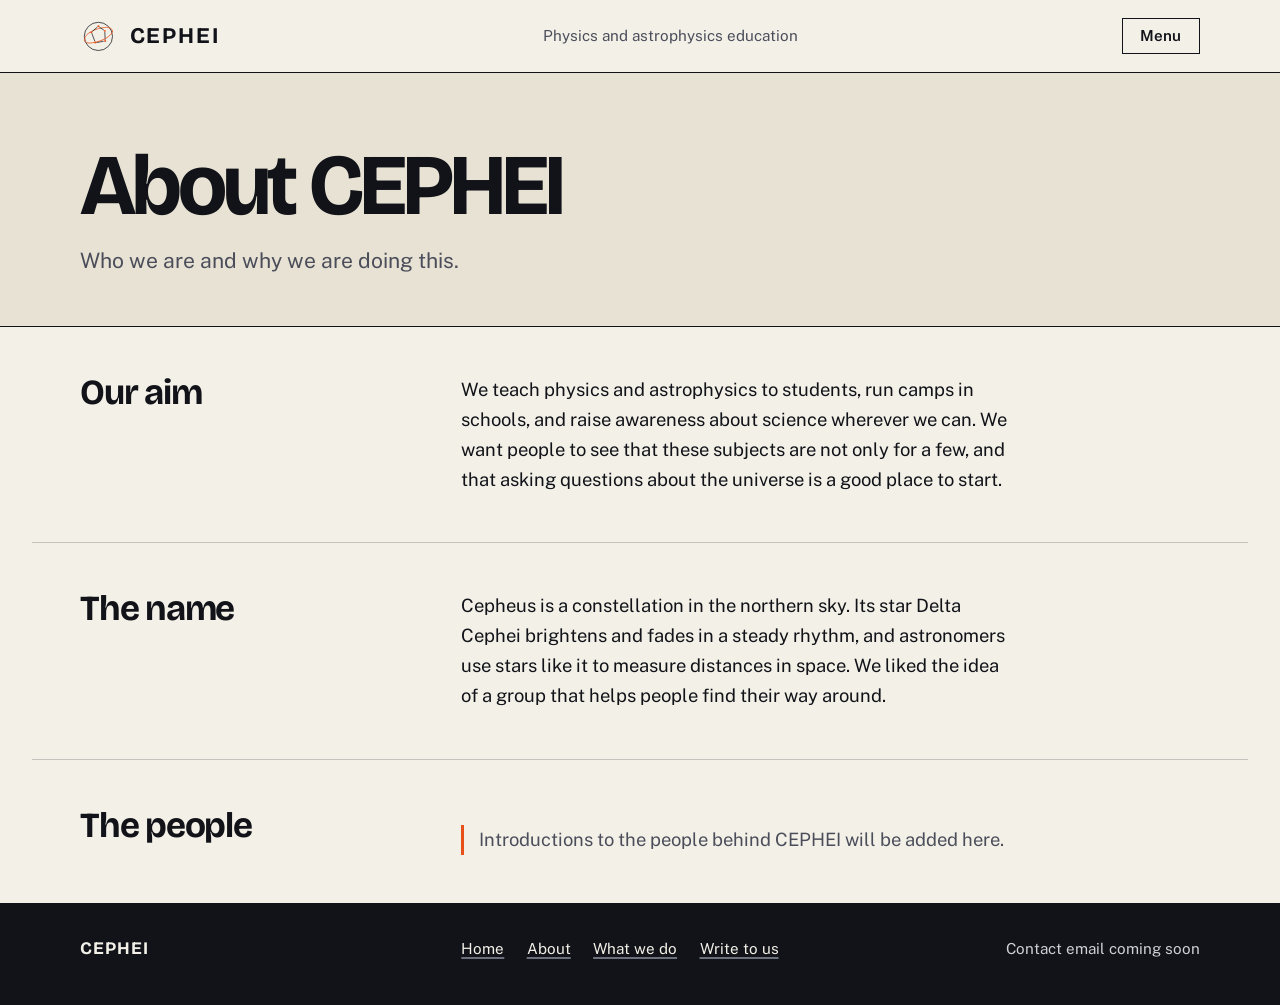
==== commit e68a7263: "Tone the design down: calm palette with one accent Warm off-white and near-black with a single orang" ====
--- a/about.html
+++ b/about.html
@@ -5,7 +5,7 @@
   <meta name="viewport" content="width=device-width, initial-scale=1" />
   <title>About | CEPHEI</title>
   <meta name="description" content="Who CEPHEI is, what we aim to do and where our name comes from." />
-  <meta name="theme-color" content="#0c0c12" />
+  <meta name="theme-color" content="#f3f0e8" />
   <link rel="preconnect" href="https://fonts.googleapis.com" />
   <link rel="preconnect" href="https://fonts.gstatic.com" crossorigin />
   <link href="https://fonts.googleapis.com/css2?family=Bricolage+Grotesque:opsz,wght@12..96,700;12..96,800&family=Public+Sans:wght@400;500;600;700&display=swap" rel="stylesheet" />
@@ -19,18 +19,18 @@
       <a class="wordmark" href="index.html" aria-label="CEPHEI, home">
         <svg viewBox="0 0 120 120" fill="none" aria-hidden="true">
           <circle cx="60" cy="60" r="46" stroke="currentColor" stroke-width="2.4" />
-          <path d="M 15 74 C 10 56, 39 38, 72 32 C 92 28, 108 33, 106 44" stroke="var(--lime)" stroke-width="2.4" stroke-linecap="round" />
+          <path d="M 15 74 C 10 56, 39 38, 72 32 C 92 28, 108 33, 106 44" stroke="var(--hot)" stroke-width="2.4" stroke-linecap="round" />
           <line x1="56" y1="30" x2="41" y2="43" stroke="currentColor" stroke-width="2.3" stroke-linecap="round" />
           <line x1="64" y1="30" x2="77" y2="39" stroke="currentColor" stroke-width="2.3" stroke-linecap="round" />
           <line x1="39" y1="51" x2="48" y2="75" stroke="currentColor" stroke-width="2.3" stroke-linecap="round" />
           <line x1="81" y1="47" x2="82" y2="70" stroke="currentColor" stroke-width="2.3" stroke-linecap="round" />
           <line x1="55" y1="80" x2="76" y2="76" stroke="currentColor" stroke-width="2.3" stroke-linecap="round" />
-          <path d="M 106 44 C 104 58, 74 76, 40 81 C 23 83, 18 79, 15 74" stroke="var(--lime)" stroke-width="2.6" stroke-linecap="round" />
-          <circle cx="60" cy="27" r="3.4" fill="var(--lime)" />
-          <circle cx="81" cy="42" r="3.1" fill="var(--lime)" />
-          <circle cx="37" cy="47" r="3.1" fill="var(--lime)" />
-          <circle cx="82" cy="75" r="3.4" fill="var(--lime)" />
-          <circle cx="50" cy="80" r="3.1" fill="var(--lime)" />
+          <path d="M 106 44 C 104 58, 74 76, 40 81 C 23 83, 18 79, 15 74" stroke="var(--hot)" stroke-width="2.6" stroke-linecap="round" />
+          <circle cx="60" cy="27" r="3.4" fill="var(--hot)" />
+          <circle cx="81" cy="42" r="3.1" fill="var(--hot)" />
+          <circle cx="37" cy="47" r="3.1" fill="var(--hot)" />
+          <circle cx="82" cy="75" r="3.4" fill="var(--hot)" />
+          <circle cx="50" cy="80" r="3.1" fill="var(--hot)" />
         </svg>
         <span>CEPHEI</span>
       </a>
--- a/css/style.css
+++ b/css/style.css
@@ -1,15 +1,15 @@
 /* CEPHEI
-   Zine / poster styling: flat color blocks, thick black outlines, hard
-   offset shadows and a chunky headline face. Colors and type are defined
-   once here so they are easy to change. */
+   Confident but calm: warm off-white and near-black, one orange accent,
+   a heavy headline face and square, flat blocks. Colors and type are
+   defined once here so they are easy to change. */
 
 :root {
-  --black: #0c0c12;
-  --white: #f7f4ec;
-  --lime: #c8ff2e;
-  --hot: #ff5a1f;
-  --blue: #2a36ff;
-  --soft: #4a4c5e;
+  --black: #111318;
+  --white: #f3f0e8;
+  --tint: #e7e2d4;
+  --hot: #e8501a;
+  --soft: #4b4e5a;
+  --rule: rgba(17, 19, 24, 0.2);
 
   --display: "Bricolage Grotesque", "Arial Black", "Helvetica Neue", Arial, sans-serif;
   --text: "Public Sans", system-ui, -apple-system, "Segoe UI", sans-serif;
@@ -17,7 +17,6 @@
   --gutter: clamp(1.25rem, 4vw, 3rem);
   --max: 76rem;
   --measure: 36rem;
-  --line: 3px solid var(--black);
 }
 
 *, *::before, *::after { box-sizing: border-box; }
@@ -28,209 +27,144 @@
   background: var(--white);
   color: var(--black);
   font-family: var(--text);
-  font-size: clamp(1.0625rem, 0.3vw + 1rem, 1.175rem);
-  line-height: 1.6;
-}
-
-h1, h2, h3 { font-family: var(--display); font-weight: 800; line-height: 1; letter-spacing: -0.03em; margin: 0; }
+  font-size: clamp(1.0625rem, 0.3vw + 1rem, 1.15rem);
+  line-height: 1.62;
+}
+
+h1, h2, h3 { font-family: var(--display); font-weight: 700; line-height: 1.02; letter-spacing: -0.035em; margin: 0; }
 p { margin: 0 0 1em; }
 
-a { color: inherit; text-decoration: none; background: linear-gradient(transparent 62%, var(--lime) 62%); }
-a:hover { background: var(--lime); }
-:focus-visible { outline: 3px solid var(--blue); outline-offset: 3px; }
-::selection { background: var(--hot); color: var(--black); }
+a { color: inherit; text-decoration: underline; text-decoration-color: var(--hot); text-decoration-thickness: 2px; text-underline-offset: 0.22em; }
+a:hover { color: var(--hot); }
+:focus-visible { outline: 3px solid var(--hot); outline-offset: 3px; }
+::selection { background: var(--hot); color: var(--white); }
 
 .page { max-width: var(--max); margin: 0 auto; padding: 0 var(--gutter); }
 
-.skip { position: absolute; left: -999px; top: 0; background: var(--lime); color: var(--black); padding: 0.7rem 1rem; z-index: 30; font-weight: 700; }
+.skip { position: absolute; left: -999px; top: 0; background: var(--black); color: var(--white); padding: 0.7rem 1rem; z-index: 30; font-weight: 600; }
 .skip:focus { left: 0; }
 
 /* ---------- Masthead ---------- */
 
-.masthead { background: var(--black); color: var(--white); position: relative; }
+.masthead { background: var(--white); border-bottom: 1px solid var(--black); position: relative; }
 .masthead-row { display: flex; align-items: center; justify-content: space-between; gap: 1.5rem; min-height: 4.5rem; }
-.wordmark { display: inline-flex; align-items: center; gap: 0.8rem; color: var(--white); background: none; }
-.wordmark:hover { background: none; color: var(--lime); }
-.wordmark svg { width: 2.4rem; height: 2.4rem; flex: none; }
-.wordmark span { font-family: var(--display); font-weight: 800; font-size: 1.5rem; letter-spacing: 0.06em; }
-
-.descr { display: none; margin: 0; color: #b9bbc9; font-size: 0.95rem; }
+.wordmark { display: inline-flex; align-items: center; gap: 0.8rem; text-decoration: none; color: var(--black); }
+.wordmark:hover { color: var(--black); }
+.wordmark svg { width: 2.3rem; height: 2.3rem; flex: none; }
+.wordmark span { font-family: var(--display); font-weight: 700; font-size: 1.4rem; letter-spacing: 0.08em; }
+
+.descr { display: none; margin: 0; color: var(--soft); font-size: 0.95rem; }
 @media (min-width: 56rem) { .descr { display: block; } }
 
-.menu-btn {
-  font: 700 0.95rem/1 var(--text);
-  color: var(--black);
-  background: var(--lime);
-  border: 2px solid var(--lime);
-  padding: 0.65rem 1.1rem;
-  cursor: pointer;
-}
-.menu-btn:hover, .menu-btn[aria-expanded="true"] { background: var(--black); color: var(--lime); }
-
-.menu { display: none; background: var(--black); border-top: 1px solid #2d2e3a; }
+.menu-btn { font: 600 0.95rem/1 var(--text); color: var(--black); background: none; border: 1.5px solid var(--black); padding: 0.6rem 1.1rem; cursor: pointer; }
+.menu-btn:hover, .menu-btn[aria-expanded="true"] { background: var(--black); color: var(--white); }
+
+.menu { display: none; background: var(--white); border-top: 1px solid var(--rule); }
 .menu.open { display: block; }
-.menu .page { padding-top: 0.5rem; padding-bottom: 1.2rem; }
-.menu a {
-  display: block;
-  padding: 0.7rem 0;
-  font-family: var(--display);
-  font-weight: 800;
-  font-size: 1.8rem;
-  letter-spacing: -0.02em;
-  line-height: 1.1;
-  color: var(--white);
-  background: none;
-}
-.menu a:hover { color: var(--lime); background: none; }
-.menu a[aria-current="page"] { color: var(--lime); }
-
-@media (min-width: 56rem) {
-  .menu {
-    position: absolute;
-    right: max(var(--gutter), calc((100vw - var(--max)) / 2 + var(--gutter)));
-    top: calc(100% + 0.5rem);
-    z-index: 10;
-    width: 20rem;
-    border: 3px solid var(--black);
-    box-shadow: 8px 8px 0 var(--lime);
-  }
-  .menu .page { padding: 0.6rem 1.4rem 0.9rem; }
+.menu .page { padding-top: 0.4rem; padding-bottom: 1rem; }
+.menu a { display: block; padding: 0.7rem 0; font-family: var(--display); font-weight: 700; font-size: 1.7rem; letter-spacing: -0.025em; line-height: 1.1; text-decoration: none; border-top: 1px solid var(--rule); }
+.menu a:first-child { border-top: 0; }
+.menu a:hover, .menu a[aria-current="page"] { color: var(--hot); }
+
+@media (min-width: 56rem) {
+  .menu { position: absolute; right: max(var(--gutter), calc((100vw - var(--max)) / 2 + var(--gutter))); top: 100%; z-index: 10; width: 19rem; border: 1.5px solid var(--black); border-top: 0; }
+  .menu .page { padding: 0.4rem 1.3rem 0.8rem; }
 }
 
 /* ---------- Home: hero ---------- */
 
-.hero { background: var(--lime); border-bottom: var(--line); overflow: hidden; }
-.hero .page { display: grid; gap: 2rem; padding-top: clamp(2.5rem, 6vw, 5rem); padding-bottom: clamp(3rem, 6vw, 5.5rem); position: relative; }
+.hero .page { display: grid; gap: 2rem; padding-top: clamp(2.5rem, 6vw, 5rem); padding-bottom: clamp(3rem, 6vw, 5.5rem); }
 @media (min-width: 56rem) {
   .hero .page { grid-template-columns: repeat(12, 1fr); column-gap: 1.5rem; align-items: center; }
   .hero-text { grid-column: 1 / span 7; }
-  .hero-art { grid-column: 8 / span 5; }
-}
-.mega { font-size: clamp(3.1rem, 1rem + 8.4vw, 8rem); line-height: 1; letter-spacing: -0.045em; margin-bottom: 1.4rem; }
-.mega em { font-style: normal; display: inline-block; background: var(--black); color: var(--lime); padding: 0 0.12em 0.06em; margin-top: 0.06em; line-height: 0.95; }
-.hero .lead { font-size: 1.25em; max-width: 30rem; font-weight: 500; }
-
-.btns { display: flex; flex-wrap: wrap; gap: 1rem; margin-top: 1.6rem; }
-.btn {
-  display: inline-block;
-  font: 700 1rem/1 var(--text);
-  padding: 1rem 1.5rem;
-  background: var(--black);
-  color: var(--white);
-  border: var(--line);
-  box-shadow: 5px 5px 0 var(--hot);
-  cursor: pointer;
-}
-.btn:hover { background: var(--black); color: var(--lime); transform: translate(-2px, -2px); box-shadow: 7px 7px 0 var(--hot); }
-.btn.alt { background: var(--white); color: var(--black); box-shadow: 5px 5px 0 var(--black); }
-.btn.alt:hover { background: var(--white); color: var(--black); box-shadow: 7px 7px 0 var(--black); }
-
-.hero-art { position: relative; margin: 0; }
+  .hero-art { grid-column: 9 / span 4; }
+}
+.mega { font-size: clamp(2.9rem, 1rem + 7.4vw, 7rem); line-height: 0.96; letter-spacing: -0.045em; margin-bottom: 1.4rem; }
+.mega em { font-style: normal; color: var(--hot); }
+.hero .lead { font-size: 1.2em; max-width: 31rem; text-wrap: pretty; color: var(--soft); }
+
+.btns { display: flex; flex-wrap: wrap; gap: 0.9rem; margin-top: 1.6rem; }
+.btn { display: inline-block; font: 600 1rem/1 var(--text); padding: 1rem 1.5rem; background: var(--black); color: var(--white); border: 1.5px solid var(--black); text-decoration: none; cursor: pointer; }
+.btn:hover { background: var(--hot); border-color: var(--hot); color: var(--white); }
+.btn.alt { background: none; color: var(--black); }
+.btn.alt:hover { background: var(--black); border-color: var(--black); color: var(--white); }
+
+.hero-art { margin: 0; }
 .hero-art svg { display: block; width: 100%; height: auto; }
-.hero-art .ln { stroke: var(--black); stroke-width: 3; stroke-linecap: round; }
+.hero-art .ln { stroke: var(--black); stroke-width: 2; stroke-linecap: round; }
 .hero-art .st { fill: var(--black); }
-.hero-art .ring { fill: var(--hot); stroke: var(--black); stroke-width: 3; }
-.sticker {
-  position: absolute;
-  right: 0;
-  top: -0.5rem;
-  width: 8.5rem;
-  height: 8.5rem;
-  display: grid;
-  place-items: center;
-  text-align: center;
-  background: var(--black);
-  color: var(--lime);
-  border-radius: 50%;
-  transform: rotate(-12deg);
-  font: 800 1.02rem/1.1 var(--display);
-  letter-spacing: -0.01em;
-  padding: 1rem;
-}
-@media (min-width: 56rem) { .sticker { right: -0.5rem; top: -2rem; width: 9.5rem; height: 9.5rem; font-size: 1.15rem; } }
-
-/* ---------- Ticker ---------- */
-
-.ticker { background: var(--black); color: var(--lime); border-bottom: var(--line); overflow: hidden; white-space: nowrap; }
-.ticker-track { display: inline-block; padding: 0.8rem 0; font: 800 1.05rem/1 var(--display); letter-spacing: 0.04em; text-transform: uppercase; animation: slide 32s linear infinite; }
-.ticker-track span { margin: 0 1.2rem; }
-.ticker-track i { font-style: normal; color: var(--hot); }
-@keyframes slide { to { transform: translateX(-50%); } }
-@media (prefers-reduced-motion: reduce) { .ticker-track { animation: none; } }
+.hero-art .ring { fill: none; stroke: var(--hot); stroke-width: 3; }
+.hero-art .st.v { fill: var(--hot); }
 
 /* ---------- Home: what we do ---------- */
 
-.what { padding-top: clamp(3rem, 6vw, 5rem); padding-bottom: clamp(3rem, 6vw, 5rem); }
-.what h2 { font-size: clamp(2.2rem, 1rem + 4vw, 4.2rem); margin-bottom: 2rem; letter-spacing: -0.04em; }
-.panels { display: grid; gap: 1.6rem; }
-@media (min-width: 56rem) {
-  .panels { grid-template-columns: repeat(12, 1fr); gap: 1.8rem; }
+.what { padding-bottom: clamp(3rem, 6vw, 5rem); }
+.what::before { content: ""; display: block; border-top: 1px solid var(--black); margin-bottom: clamp(2rem, 4vw, 3rem); }
+.what h2 { font-size: clamp(1.7rem, 1rem + 2vw, 2.6rem); margin-bottom: 1.8rem; }
+.panels { display: grid; gap: 1.2rem; }
+@media (min-width: 56rem) {
+  .panels { grid-template-columns: repeat(12, 1fr); gap: 1.5rem; }
   .panel.a { grid-column: 1 / span 7; }
   .panel.b { grid-column: 8 / span 5; }
   .panel.c { grid-column: 1 / -1; display: grid; grid-template-columns: 7fr 5fr; align-items: end; column-gap: 2rem; }
 }
-.panel { padding: clamp(1.4rem, 3vw, 2.2rem); border: var(--line); box-shadow: 8px 8px 0 var(--black); }
-.panel h3 { font-size: clamp(2rem, 1rem + 3vw, 3.4rem); margin-bottom: 0.7rem; }
-.panel p { max-width: 28rem; margin-bottom: 1.2rem; font-weight: 500; }
-.panel.a { background: var(--blue); color: var(--white); }
-.panel.b { background: var(--hot); }
+.panel { padding: clamp(1.4rem, 3vw, 2.2rem); border: 1.5px solid var(--black); }
+.panel h3 { font-size: clamp(1.9rem, 1rem + 2.6vw, 3rem); margin-bottom: 0.7rem; }
+.panel p { max-width: 28rem; margin-bottom: 1.1rem; }
+.panel.a { background: var(--black); color: var(--white); }
+.panel.b { background: var(--tint); }
 .panel.c { background: var(--white); }
-.panel .go { font-weight: 800; background: none; border-bottom: 3px solid currentColor; padding-bottom: 0.1rem; }
-.panel .go:hover { background: var(--lime); color: var(--black); border-color: var(--black); }
-.panel.c p { margin-bottom: 0; }
-.panel.c .more { margin-top: 1rem; }
+.panel .go { font-weight: 600; text-decoration-color: var(--hot); }
+.panel.c p { margin-bottom: 1rem; }
 
 /* ---------- Home: chart ---------- */
 
-.chart { background: var(--black); color: var(--white); border-top: var(--line); }
+.chart { background: var(--black); color: var(--white); }
 .chart .page { display: grid; gap: 2.5rem; padding-top: clamp(3rem, 6vw, 5rem); padding-bottom: clamp(3rem, 6vw, 5rem); }
 @media (min-width: 56rem) {
   .chart .page { grid-template-columns: repeat(12, 1fr); column-gap: 1.5rem; align-items: center; }
   .chart-text { grid-column: 1 / span 6; }
   .plate { grid-column: 8 / span 5; }
 }
-.chart h2 { font-size: clamp(2.2rem, 1rem + 3.6vw, 3.9rem); margin-bottom: 1.2rem; letter-spacing: -0.04em; }
-.chart h2 em { font-style: normal; color: var(--lime); }
-.chart-text p { max-width: var(--measure); color: #d9dae4; }
-.chart-text a { background: linear-gradient(transparent 62%, var(--blue) 62%); color: var(--white); }
-.chart-text a:hover { background: var(--lime); color: var(--black); }
+.chart h2 { font-size: clamp(2rem, 1rem + 3vw, 3.4rem); margin-bottom: 1.2rem; }
+.chart h2 em { font-style: normal; color: var(--hot); }
+.chart-text p { max-width: var(--measure); color: #cfd0d6; }
+.chart-text a:hover { color: var(--hot); }
 
 .plate { margin: 0; }
 .plate svg { display: block; width: 100%; height: auto; }
-.plate figcaption { margin-top: 0.8rem; font-size: 0.9rem; line-height: 1.45; color: #b9bbc9; }
-.plate figcaption b { color: var(--lime); }
-.plate .bg { fill: #14141f; }
-.plate .frame { fill: none; stroke: var(--lime); }
-.plate .grid-line { stroke: var(--white); opacity: 0.18; stroke-dasharray: 1 4; }
-.plate .tick { stroke: var(--lime); }
-.plate .link { stroke: var(--white); stroke-width: 1.4; opacity: 0.85; }
+.plate figcaption { margin-top: 0.8rem; font-size: 0.9rem; line-height: 1.45; color: #a7a9b3; }
+.plate figcaption b { color: var(--white); font-weight: 600; }
+.plate .bg { fill: #181b22; }
+.plate .frame { fill: none; stroke: #8a8d99; }
+.plate .grid-line { stroke: var(--white); opacity: 0.16; stroke-dasharray: 1 4; }
+.plate .tick { stroke: #8a8d99; }
+.plate .link { stroke: var(--white); stroke-width: 1.2; opacity: 0.8; }
 .plate .star { fill: var(--white); }
-.plate .var-ring { fill: none; stroke: var(--hot); stroke-width: 2; }
+.plate .var-ring { fill: none; stroke: var(--hot); stroke-width: 1.6; }
 .plate .var-star { fill: var(--hot); }
-.plate text { font-family: var(--text); font-size: 14px; font-weight: 500; fill: var(--white); }
-.plate .axis { font-size: 10.5px; fill: var(--lime); opacity: 0.9; }
+.plate text { font-family: var(--text); font-size: 14px; fill: var(--white); }
+.plate .axis { font-size: 10.5px; fill: #a7a9b3; }
 .plate .greek { font-style: italic; }
-.plate .var-label { fill: var(--hot); font-weight: 700; }
+.plate .var-label { fill: var(--hot); font-weight: 600; }
 
 /* ---------- Home: closing ---------- */
 
-.closing { background: var(--hot); border-top: var(--line); }
+.closing { background: var(--tint); }
 .closing .page { padding-top: clamp(3rem, 6vw, 5rem); padding-bottom: clamp(3rem, 6vw, 5rem); }
-.closing h2 { font-size: clamp(2.6rem, 1rem + 6vw, 6rem); line-height: 0.95; letter-spacing: -0.045em; max-width: 12em; margin-bottom: 1.2rem; }
-.closing p { max-width: var(--measure); font-size: 1.15em; font-weight: 500; }
-.closing .btn { box-shadow: 5px 5px 0 var(--white); }
-.closing .btn:hover { box-shadow: 7px 7px 0 var(--white); }
+.closing h2 { font-size: clamp(2.3rem, 1rem + 5vw, 4.8rem); line-height: 0.98; letter-spacing: -0.045em; max-width: 12em; margin-bottom: 1.2rem; }
+.closing p { max-width: var(--measure); font-size: 1.1em; }
 
 /* ---------- Inner pages ---------- */
 
-.page-head { background: var(--lime); border-bottom: var(--line); }
-.page-head .page { padding-top: clamp(2.5rem, 6vw, 4.5rem); padding-bottom: clamp(2rem, 4vw, 3.2rem); }
-.page-head h1 { font-size: clamp(3rem, 1rem + 7vw, 6.4rem); line-height: 0.92; letter-spacing: -0.045em; }
-.page-head p { margin: 1.1rem 0 0; max-width: var(--measure); font-size: 1.2em; font-weight: 500; }
-
-.sheet { padding-top: clamp(2rem, 4vw, 3.2rem); padding-bottom: clamp(2rem, 4vw, 3.2rem); display: grid; gap: 0.9rem; }
-.sheet + .sheet { border-top: 1px solid rgba(12, 12, 18, 0.25); }
-.sheet h2 { font-size: clamp(1.7rem, 1.1rem + 1.6vw, 2.4rem); }
+.page-head { background: var(--tint); border-bottom: 1px solid var(--black); }
+.page-head .page { padding-top: clamp(2.5rem, 6vw, 4.5rem); padding-bottom: clamp(2rem, 4vw, 3rem); }
+.page-head h1 { font-size: clamp(2.8rem, 1rem + 6vw, 5.4rem); line-height: 0.96; letter-spacing: -0.045em; }
+.page-head p { margin: 1rem 0 0; max-width: var(--measure); font-size: 1.15em; color: var(--soft); }
+
+.sheet { padding-top: clamp(2rem, 4vw, 3rem); padding-bottom: clamp(2rem, 4vw, 3rem); display: grid; gap: 0.9rem; }
+.sheet + .sheet { border-top: 1px solid var(--rule); }
+.sheet h2 { font-size: clamp(1.6rem, 1.1rem + 1.4vw, 2.2rem); }
 @media (min-width: 56rem) {
   .sheet { grid-template-columns: repeat(12, 1fr); column-gap: 1.5rem; }
   .sheet > h2 { grid-column: 1 / span 4; }
@@ -239,49 +173,33 @@
 .body { max-width: var(--measure); }
 .body p:last-child { margin-bottom: 0; }
 
-.note {
-  display: inline-block;
-  margin-top: 0.8rem;
-  padding: 0.3rem 0.7rem;
-  background: var(--hot);
-  font-weight: 700;
-  font-size: 0.95rem;
-  transform: rotate(-1deg);
-}
+.note { margin-top: 1.1rem; padding-left: 0.9rem; border-left: 3px solid var(--hot); color: var(--soft); }
 .dashes { list-style: none; padding: 0; margin: 0 0 1.2em; }
-.dashes li { padding-left: 1.7rem; position: relative; margin-bottom: 0.35rem; font-weight: 500; }
-.dashes li::before { content: ""; position: absolute; left: 0; top: 0.62em; width: 0.8rem; height: 0.8rem; background: var(--blue); }
+.dashes li { padding-left: 1.5rem; position: relative; margin-bottom: 0.35rem; }
+.dashes li::before { content: ""; position: absolute; left: 0; top: 0.68em; width: 0.6rem; height: 0.6rem; background: var(--hot); }
 
 /* ---------- Form ---------- */
 
 .form { max-width: var(--measure); }
 .field { margin-bottom: 1.4rem; }
-label { display: block; font: 700 0.9rem/1.2 var(--text); margin-bottom: 0.35rem; }
-input, select, textarea {
-  width: 100%;
-  font: 500 1rem/1.4 var(--text);
-  color: var(--black);
-  background: #fff;
-  border: var(--line);
-  border-radius: 0;
-  padding: 0.75rem 0.85rem;
-}
+label { display: block; font: 600 0.9rem/1.2 var(--text); margin-bottom: 0.35rem; }
+input, select, textarea { width: 100%; font: 400 1rem/1.4 var(--text); color: var(--black); background: #fbf9f4; border: 1.5px solid var(--black); border-radius: 0; padding: 0.75rem 0.85rem; }
 select { appearance: none; background-image: linear-gradient(45deg, transparent 50%, var(--black) 50%), linear-gradient(135deg, var(--black) 50%, transparent 50%); background-position: calc(100% - 20px) 55%, calc(100% - 14px) 55%; background-size: 6px 6px; background-repeat: no-repeat; padding-right: 2.4rem; }
 textarea { min-height: 8rem; resize: vertical; }
-input:focus, select:focus, textarea:focus { outline: 0; background: var(--lime); }
-.send { font: 700 1rem/1 var(--text); padding: 1rem 1.5rem; background: var(--black); color: var(--white); border: var(--line); box-shadow: 5px 5px 0 var(--hot); cursor: pointer; }
-.send:hover { color: var(--lime); transform: translate(-2px, -2px); box-shadow: 7px 7px 0 var(--hot); }
-.form-msg { margin-top: 1.4rem; padding: 0.8rem 1rem; border: var(--line); background: var(--lime); font-weight: 600; }
+input:focus, select:focus, textarea:focus { outline: 0; border-color: var(--hot); box-shadow: 0 0 0 2px var(--hot); }
+.send { font: 600 1rem/1 var(--text); padding: 1rem 1.5rem; background: var(--black); color: var(--white); border: 1.5px solid var(--black); border-radius: 0; cursor: pointer; }
+.send:hover { background: var(--hot); border-color: var(--hot); }
+.form-msg { margin-top: 1.4rem; padding: 0.8rem 1rem; border-left: 3px solid var(--hot); background: var(--tint); }
 .form-msg[hidden] { display: none; }
 
 /* ---------- Footer ---------- */
 
-.footer { background: var(--black); color: #d9dae4; padding: 2rem 0 2.6rem; font-size: 0.95rem; }
+.footer { background: var(--black); color: #cfd0d6; padding: 2rem 0 2.6rem; font-size: 0.95rem; }
 .footer .page { display: grid; gap: 1.2rem; }
 .footer nav { display: flex; flex-wrap: wrap; gap: 0.4rem 1.4rem; }
-.footer a { color: var(--white); background: none; border-bottom: 2px solid var(--lime); }
-.footer a:hover { background: var(--lime); color: var(--black); }
-.footer .brandline { color: var(--white); font-family: var(--display); font-weight: 800; font-size: 1.1rem; }
+.footer a { color: var(--white); text-decoration-color: #6c6f7c; }
+.footer a:hover { color: var(--hot); }
+.footer .brandline { color: var(--white); font-family: var(--display); font-weight: 700; font-size: 1.1rem; letter-spacing: 0.06em; }
 @media (min-width: 56rem) {
   .footer .page { grid-template-columns: repeat(12, 1fr); column-gap: 1.5rem; align-items: center; }
   .footer .brandline { grid-column: 1 / span 4; }
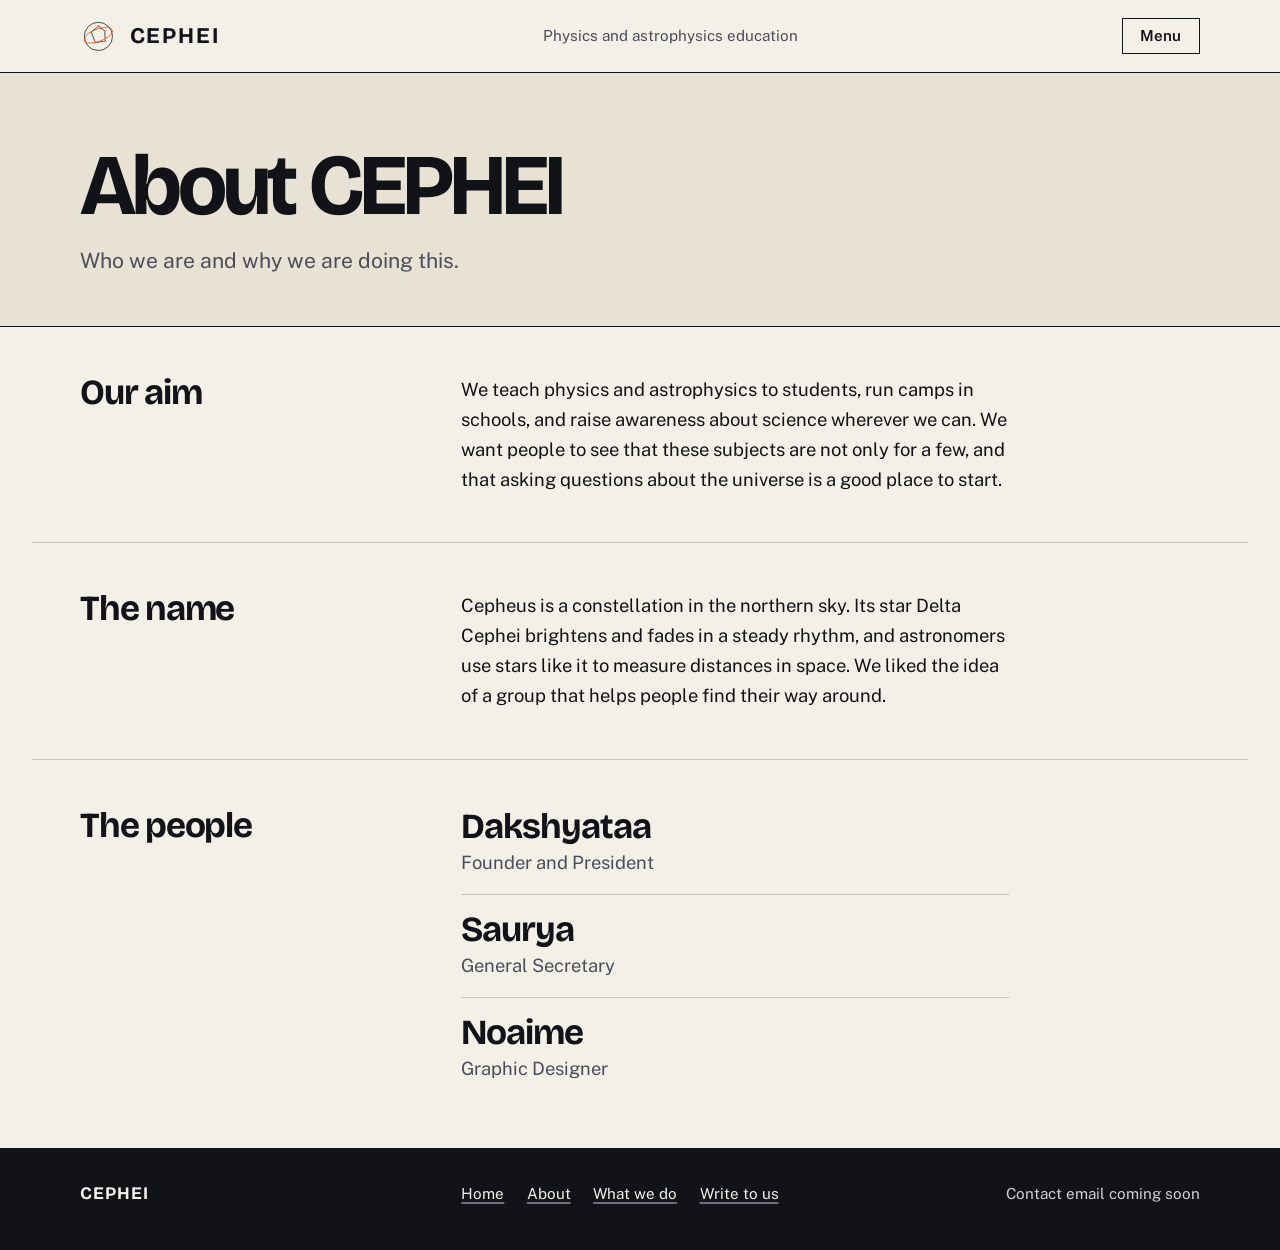
==== commit 8ac043a9: "Add team to the About page Dakshyataa (Founder and President), Saurya (General Secretary) and Noaime" ====
--- a/about.html
+++ b/about.html
@@ -66,7 +66,20 @@
     <section class="page sheet">
       <h2 class="margin">The people</h2>
       <div class="body">
-        <p class="note">Introductions to the people behind CEPHEI will be added here.</p>
+        <dl class="team">
+          <div>
+            <dt>Dakshyataa</dt>
+            <dd>Founder and President</dd>
+          </div>
+          <div>
+            <dt>Saurya</dt>
+            <dd>General Secretary</dd>
+          </div>
+          <div>
+            <dt>Noaime</dt>
+            <dd>Graphic Designer</dd>
+          </div>
+        </dl>
       </div>
     </section>
   </main>
--- a/css/style.css
+++ b/css/style.css
@@ -206,3 +206,11 @@
   .footer nav { grid-column: 5 / span 5; }
   .footer .where { grid-column: 10 / span 3; text-align: right; }
 }
+
+/* ---------- Team list (about page) ---------- */
+
+.team { margin: 0; }
+.team > div { display: grid; gap: 0.1rem; padding: 1rem 0; border-top: 1px solid var(--rule); }
+.team > div:first-child { border-top: 0; padding-top: 0; }
+.team dt { font-family: var(--display); font-weight: 700; font-size: clamp(1.6rem, 1.1rem + 1.6vw, 2.2rem); letter-spacing: -0.03em; line-height: 1.1; }
+.team dd { margin: 0; color: var(--soft); }
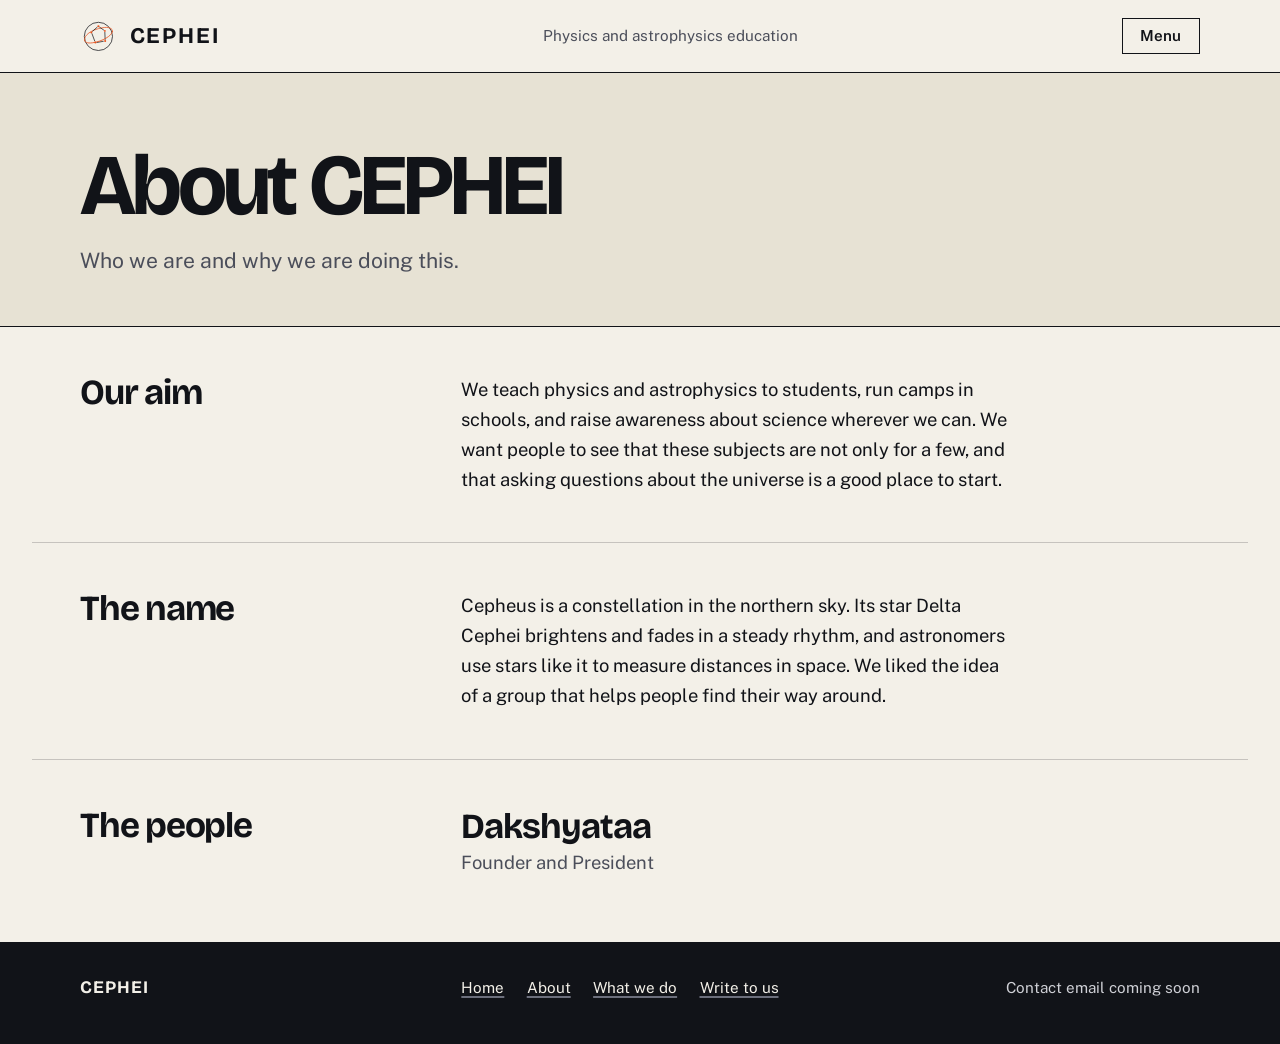
==== commit e935bd10: "About: list only the founder Co-Authored-By: Claude Sonnet 5.5 <noreply@anthropic.com> Claude-Sessio" ====
--- a/about.html
+++ b/about.html
@@ -5,6 +5,16 @@
   <meta name="viewport" content="width=device-width, initial-scale=1" />
   <title>About | CEPHEI</title>
   <meta name="description" content="Who CEPHEI is, what we aim to do and where our name comes from." />
+  <meta property="og:type" content="website" />
+  <meta property="og:site_name" content="CEPHEI" />
+  <meta property="og:title" content="About | CEPHEI" />
+  <meta property="og:description" content="Who CEPHEI is, what we aim to do and where our name comes from." />
+  <meta property="og:url" content="https://cephei-institute.site/about.html" />
+  <meta property="og:image" content="https://cephei-institute.site/img/og-image.png" />
+  <meta property="og:image:width" content="2400" />
+  <meta property="og:image:height" content="1260" />
+  <meta property="og:image:alt" content="CEPHEI: Love space? Same. A nonprofit in Nepal for students who think physics and astrophysics are really cool." />
+  <meta name="twitter:card" content="summary_large_image" />
   <meta name="theme-color" content="#f3f0e8" />
   <link rel="preconnect" href="https://fonts.googleapis.com" />
   <link rel="preconnect" href="https://fonts.gstatic.com" crossorigin />
@@ -71,14 +81,6 @@
             <dt>Dakshyataa</dt>
             <dd>Founder and President</dd>
           </div>
-          <div>
-            <dt>Saurya</dt>
-            <dd>General Secretary</dd>
-          </div>
-          <div>
-            <dt>Noaime</dt>
-            <dd>Graphic Designer</dd>
-          </div>
         </dl>
       </div>
     </section>
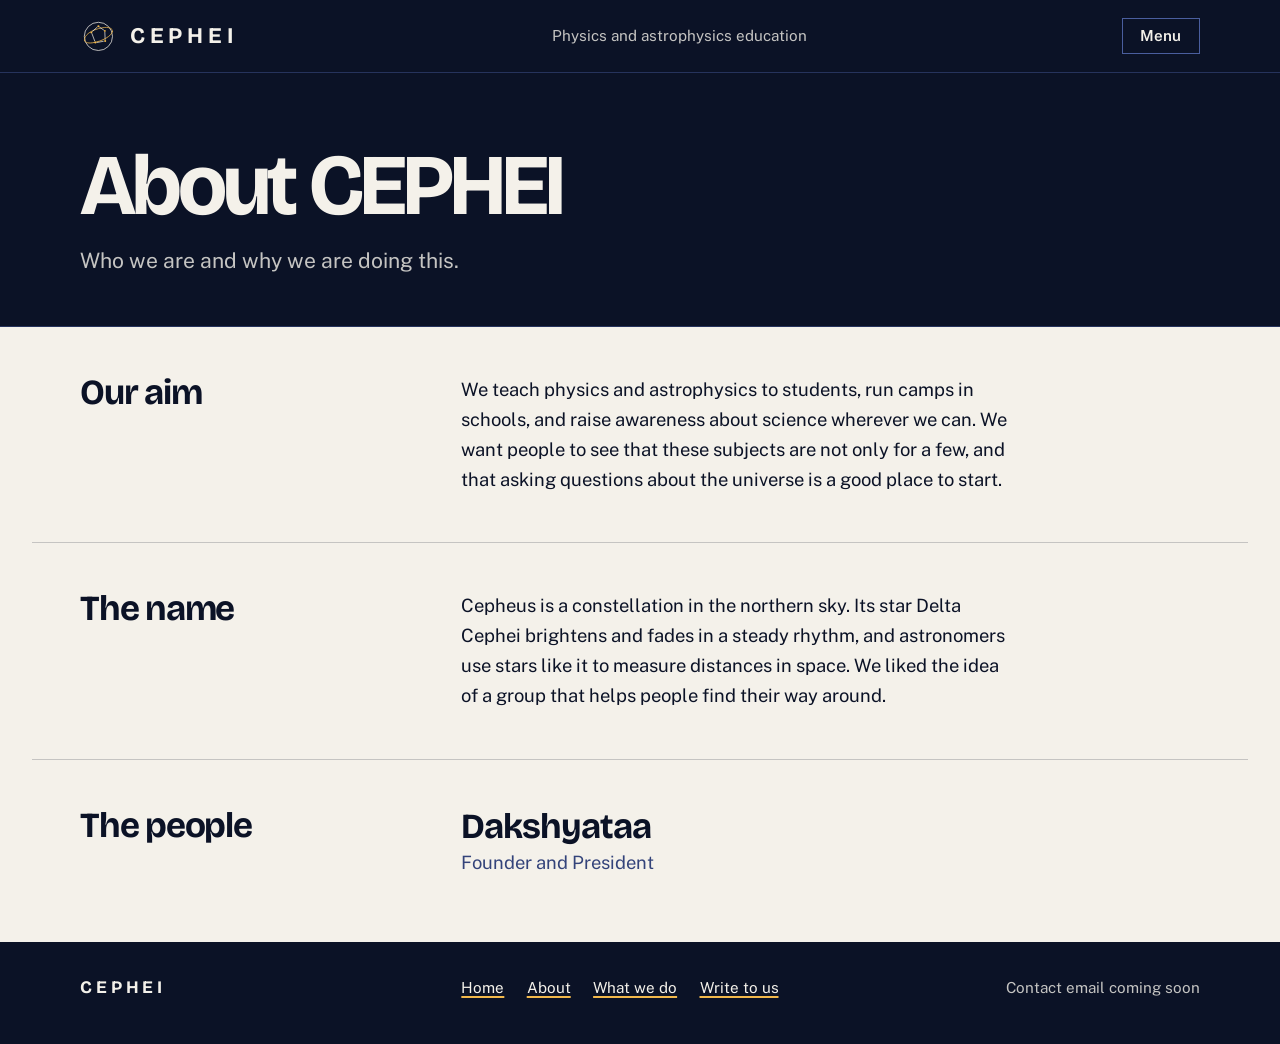
==== commit 2cbd8e35: "Apply brand palette: navy, gold, blue ramp and off-white Navy #0B1226, blues #26335C #33437A #4A5E9E" ====
--- a/about.html
+++ b/about.html
@@ -15,7 +15,7 @@
   <meta property="og:image:height" content="1260" />
   <meta property="og:image:alt" content="CEPHEI: Love space? Same. A nonprofit in Nepal for students who think physics and astrophysics are really cool." />
   <meta name="twitter:card" content="summary_large_image" />
-  <meta name="theme-color" content="#f3f0e8" />
+  <meta name="theme-color" content="#0B1226" />
   <link rel="preconnect" href="https://fonts.googleapis.com" />
   <link rel="preconnect" href="https://fonts.gstatic.com" crossorigin />
   <link href="https://fonts.googleapis.com/css2?family=Bricolage+Grotesque:opsz,wght@12..96,700;12..96,800&family=Public+Sans:wght@400;500;600;700&display=swap" rel="stylesheet" />
@@ -29,18 +29,18 @@
       <a class="wordmark" href="index.html" aria-label="CEPHEI, home">
         <svg viewBox="0 0 120 120" fill="none" aria-hidden="true">
           <circle cx="60" cy="60" r="46" stroke="currentColor" stroke-width="2.4" />
-          <path d="M 15 74 C 10 56, 39 38, 72 32 C 92 28, 108 33, 106 44" stroke="var(--hot)" stroke-width="2.4" stroke-linecap="round" />
+          <path d="M 15 74 C 10 56, 39 38, 72 32 C 92 28, 108 33, 106 44" stroke="var(--gold)" stroke-width="2.4" stroke-linecap="round" />
           <line x1="56" y1="30" x2="41" y2="43" stroke="currentColor" stroke-width="2.3" stroke-linecap="round" />
           <line x1="64" y1="30" x2="77" y2="39" stroke="currentColor" stroke-width="2.3" stroke-linecap="round" />
           <line x1="39" y1="51" x2="48" y2="75" stroke="currentColor" stroke-width="2.3" stroke-linecap="round" />
           <line x1="81" y1="47" x2="82" y2="70" stroke="currentColor" stroke-width="2.3" stroke-linecap="round" />
           <line x1="55" y1="80" x2="76" y2="76" stroke="currentColor" stroke-width="2.3" stroke-linecap="round" />
-          <path d="M 106 44 C 104 58, 74 76, 40 81 C 23 83, 18 79, 15 74" stroke="var(--hot)" stroke-width="2.6" stroke-linecap="round" />
-          <circle cx="60" cy="27" r="3.4" fill="var(--hot)" />
-          <circle cx="81" cy="42" r="3.1" fill="var(--hot)" />
-          <circle cx="37" cy="47" r="3.1" fill="var(--hot)" />
-          <circle cx="82" cy="75" r="3.4" fill="var(--hot)" />
-          <circle cx="50" cy="80" r="3.1" fill="var(--hot)" />
+          <path d="M 106 44 C 104 58, 74 76, 40 81 C 23 83, 18 79, 15 74" stroke="var(--gold)" stroke-width="2.6" stroke-linecap="round" />
+          <circle cx="60" cy="27" r="3.4" fill="var(--gold)" />
+          <circle cx="81" cy="42" r="3.1" fill="var(--gold)" />
+          <circle cx="37" cy="47" r="3.1" fill="var(--gold)" />
+          <circle cx="82" cy="75" r="3.4" fill="var(--gold)" />
+          <circle cx="50" cy="80" r="3.1" fill="var(--gold)" />
         </svg>
         <span>CEPHEI</span>
       </a>
--- a/css/style.css
+++ b/css/style.css
@@ -1,15 +1,23 @@
 /* CEPHEI
-   Confident but calm: warm off-white and near-black, one orange accent,
-   a heavy headline face and square, flat blocks. Colors and type are
-   defined once here so they are easy to change. */
+   Deep navy and gold, with a blue ramp for depth and a warm off-white for
+   reading. Heavy headline face, square flat blocks. All colors and type are
+   defined once here so they are easy to change.
+
+   Rule of thumb: gold is for dark backgrounds and for fills (buttons,
+   bars, marks). On the off-white pages it is never used for text, because
+   it would not be readable. */
 
 :root {
-  --black: #111318;
-  --white: #f3f0e8;
-  --tint: #e7e2d4;
-  --hot: #e8501a;
-  --soft: #4b4e5a;
-  --rule: rgba(17, 19, 24, 0.2);
+  --navy: #0B1226;
+  --blue-1: #26335C;
+  --blue-2: #33437A;
+  --blue-3: #4A5E9E;
+  --gold: #F2B84B;
+  --paper: #F4F1EA;
+
+  --on-dark: rgba(244, 241, 234, 0.8);   /* softer text on navy */
+  --on-light: #33437A;                    /* softer text on paper */
+  --rule: rgba(11, 18, 38, 0.2);
 
   --display: "Bricolage Grotesque", "Arial Black", "Helvetica Neue", Arial, sans-serif;
   --text: "Public Sans", system-ui, -apple-system, "Segoe UI", sans-serif;
@@ -24,8 +32,8 @@
 
 body {
   margin: 0;
-  background: var(--white);
-  color: var(--black);
+  background: var(--paper);
+  color: var(--navy);
   font-family: var(--text);
   font-size: clamp(1.0625rem, 0.3vw + 1rem, 1.15rem);
   line-height: 1.62;
@@ -34,40 +42,47 @@
 h1, h2, h3 { font-family: var(--display); font-weight: 700; line-height: 1.02; letter-spacing: -0.035em; margin: 0; }
 p { margin: 0 0 1em; }
 
-a { color: inherit; text-decoration: underline; text-decoration-color: var(--hot); text-decoration-thickness: 2px; text-underline-offset: 0.22em; }
-a:hover { color: var(--hot); }
-:focus-visible { outline: 3px solid var(--hot); outline-offset: 3px; }
-::selection { background: var(--hot); color: var(--white); }
+a { color: inherit; text-decoration: underline; text-decoration-color: var(--gold); text-decoration-thickness: 3px; text-underline-offset: 0.2em; }
+a:hover { color: var(--blue-3); text-decoration-color: var(--blue-3); }
+:focus-visible { outline: 3px solid var(--blue-3); outline-offset: 3px; }
+::selection { background: var(--gold); color: var(--navy); }
 
 .page { max-width: var(--max); margin: 0 auto; padding: 0 var(--gutter); }
 
-.skip { position: absolute; left: -999px; top: 0; background: var(--black); color: var(--white); padding: 0.7rem 1rem; z-index: 30; font-weight: 600; }
+.skip { position: absolute; left: -999px; top: 0; background: var(--gold); color: var(--navy); padding: 0.7rem 1rem; z-index: 30; font-weight: 600; }
 .skip:focus { left: 0; }
 
+/* ---------- Dark areas: masthead, hero, page heads, chart, footer ---------- */
+
+.masthead, .hero, .page-head, .chart, .footer { background: var(--navy); color: var(--paper); }
+.masthead :focus-visible, .hero :focus-visible, .page-head :focus-visible,
+.chart :focus-visible, .footer :focus-visible { outline-color: var(--gold); }
+.masthead a:hover, .hero a:hover, .page-head a:hover, .chart a:hover, .footer a:hover { color: var(--gold); text-decoration-color: var(--gold); }
+
 /* ---------- Masthead ---------- */
 
-.masthead { background: var(--white); border-bottom: 1px solid var(--black); position: relative; }
+.masthead { position: relative; border-bottom: 1px solid var(--blue-1); }
 .masthead-row { display: flex; align-items: center; justify-content: space-between; gap: 1.5rem; min-height: 4.5rem; }
-.wordmark { display: inline-flex; align-items: center; gap: 0.8rem; text-decoration: none; color: var(--black); }
-.wordmark:hover { color: var(--black); }
+.wordmark { display: inline-flex; align-items: center; gap: 0.8rem; text-decoration: none; color: var(--paper); }
+.wordmark:hover { color: var(--paper); }
 .wordmark svg { width: 2.3rem; height: 2.3rem; flex: none; }
-.wordmark span { font-family: var(--display); font-weight: 700; font-size: 1.4rem; letter-spacing: 0.08em; }
-
-.descr { display: none; margin: 0; color: var(--soft); font-size: 0.95rem; }
+.wordmark span { font-family: var(--display); font-weight: 700; font-size: 1.4rem; letter-spacing: 0.22em; }
+
+.descr { display: none; margin: 0; color: var(--on-dark); font-size: 0.95rem; }
 @media (min-width: 56rem) { .descr { display: block; } }
 
-.menu-btn { font: 600 0.95rem/1 var(--text); color: var(--black); background: none; border: 1.5px solid var(--black); padding: 0.6rem 1.1rem; cursor: pointer; }
-.menu-btn:hover, .menu-btn[aria-expanded="true"] { background: var(--black); color: var(--white); }
-
-.menu { display: none; background: var(--white); border-top: 1px solid var(--rule); }
+.menu-btn { font: 600 0.95rem/1 var(--text); color: var(--paper); background: none; border: 1.5px solid var(--blue-3); padding: 0.6rem 1.1rem; cursor: pointer; }
+.menu-btn:hover, .menu-btn[aria-expanded="true"] { background: var(--gold); border-color: var(--gold); color: var(--navy); }
+
+.menu { display: none; background: var(--navy); border-top: 1px solid var(--blue-1); }
 .menu.open { display: block; }
 .menu .page { padding-top: 0.4rem; padding-bottom: 1rem; }
-.menu a { display: block; padding: 0.7rem 0; font-family: var(--display); font-weight: 700; font-size: 1.7rem; letter-spacing: -0.025em; line-height: 1.1; text-decoration: none; border-top: 1px solid var(--rule); }
+.menu a { display: block; padding: 0.7rem 0; font-family: var(--display); font-weight: 700; font-size: 1.7rem; letter-spacing: -0.025em; line-height: 1.1; text-decoration: none; border-top: 1px solid var(--blue-1); }
 .menu a:first-child { border-top: 0; }
-.menu a:hover, .menu a[aria-current="page"] { color: var(--hot); }
-
-@media (min-width: 56rem) {
-  .menu { position: absolute; right: max(var(--gutter), calc((100vw - var(--max)) / 2 + var(--gutter))); top: 100%; z-index: 10; width: 19rem; border: 1.5px solid var(--black); border-top: 0; }
+.menu a:hover, .menu a[aria-current="page"] { color: var(--gold); }
+
+@media (min-width: 56rem) {
+  .menu { position: absolute; right: max(var(--gutter), calc((100vw - var(--max)) / 2 + var(--gutter))); top: 100%; z-index: 10; width: 19rem; border: 1.5px solid var(--blue-2); border-top: 0; }
   .menu .page { padding: 0.4rem 1.3rem 0.8rem; }
 }
 
@@ -80,26 +95,30 @@
   .hero-art { grid-column: 9 / span 4; }
 }
 .mega { font-size: clamp(2.9rem, 1rem + 7.4vw, 7rem); line-height: 0.96; letter-spacing: -0.045em; margin-bottom: 1.4rem; }
-.mega em { font-style: normal; color: var(--hot); }
-.hero .lead { font-size: 1.2em; max-width: 31rem; text-wrap: pretty; color: var(--soft); }
+.mega em { font-style: normal; color: var(--gold); }
+.hero .lead { font-size: 1.2em; max-width: 31rem; text-wrap: pretty; color: var(--on-dark); }
 
 .btns { display: flex; flex-wrap: wrap; gap: 0.9rem; margin-top: 1.6rem; }
-.btn { display: inline-block; font: 600 1rem/1 var(--text); padding: 1rem 1.5rem; background: var(--black); color: var(--white); border: 1.5px solid var(--black); text-decoration: none; cursor: pointer; }
-.btn:hover { background: var(--hot); border-color: var(--hot); color: var(--white); }
-.btn.alt { background: none; color: var(--black); }
-.btn.alt:hover { background: var(--black); border-color: var(--black); color: var(--white); }
+.btn { display: inline-block; font: 600 1rem/1 var(--text); padding: 1rem 1.5rem; background: var(--navy); color: var(--paper); border: 1.5px solid var(--navy); text-decoration: none; cursor: pointer; }
+.btn:hover { background: var(--gold); border-color: var(--gold); color: var(--navy); }
+.btn.alt { background: none; color: inherit; border-color: currentColor; }
+.btn.alt:hover { background: var(--paper); border-color: var(--paper); color: var(--navy); }
+/* On navy, the main button is gold */
+.hero .btn:not(.alt), .page-head .btn:not(.alt) { background: var(--gold); border-color: var(--gold); color: var(--navy); }
+.hero .btn:not(.alt):hover { background: var(--paper); border-color: var(--paper); color: var(--navy); }
 
 .hero-art { margin: 0; }
 .hero-art svg { display: block; width: 100%; height: auto; }
-.hero-art .ln { stroke: var(--black); stroke-width: 2; stroke-linecap: round; }
-.hero-art .st { fill: var(--black); }
-.hero-art .ring { fill: none; stroke: var(--hot); stroke-width: 3; }
-.hero-art .st.v { fill: var(--hot); }
+.hero-art .ln { stroke: var(--blue-3); stroke-width: 2; stroke-linecap: round; }
+.hero-art .st { fill: var(--paper); }
+.hero-art .ring { fill: none; stroke: var(--gold); stroke-width: 3; }
+.hero-art .st.v { fill: var(--gold); }
 
 /* ---------- Home: what we do ---------- */
 
 .what { padding-bottom: clamp(3rem, 6vw, 5rem); }
-.what::before { content: ""; display: block; border-top: 1px solid var(--black); margin-bottom: clamp(2rem, 4vw, 3rem); }
+.what::before { content: ""; display: block; margin-bottom: clamp(2rem, 4vw, 3rem); }
+.what { padding-top: clamp(2.5rem, 5vw, 4rem); }
 .what h2 { font-size: clamp(1.7rem, 1rem + 2vw, 2.6rem); margin-bottom: 1.8rem; }
 .panels { display: grid; gap: 1.2rem; }
 @media (min-width: 56rem) {
@@ -108,18 +127,21 @@
   .panel.b { grid-column: 8 / span 5; }
   .panel.c { grid-column: 1 / -1; display: grid; grid-template-columns: 7fr 5fr; align-items: end; column-gap: 2rem; }
 }
-.panel { padding: clamp(1.4rem, 3vw, 2.2rem); border: 1.5px solid var(--black); }
+.panel { padding: clamp(1.4rem, 3vw, 2.2rem); border: 1.5px solid var(--navy); }
 .panel h3 { font-size: clamp(1.9rem, 1rem + 2.6vw, 3rem); margin-bottom: 0.7rem; }
 .panel p { max-width: 28rem; margin-bottom: 1.1rem; }
-.panel.a { background: var(--black); color: var(--white); }
-.panel.b { background: var(--tint); }
-.panel.c { background: var(--white); }
-.panel .go { font-weight: 600; text-decoration-color: var(--hot); }
+.panel.a { background: var(--blue-2); border-color: var(--blue-2); color: var(--paper); }
+.panel.b { background: var(--gold); border-color: var(--gold); color: var(--navy); }
+.panel.c { background: var(--paper); }
+.panel .go { font-weight: 600; }
+.panel.a .go:hover { color: var(--gold); text-decoration-color: var(--gold); }
+.panel.b .go { text-decoration-color: var(--navy); }
+.panel.b .go:hover { color: var(--blue-2); text-decoration-color: var(--blue-2); }
 .panel.c p { margin-bottom: 1rem; }
 
 /* ---------- Home: chart ---------- */
 
-.chart { background: var(--black); color: var(--white); }
+.chart { background: var(--blue-1); }
 .chart .page { display: grid; gap: 2.5rem; padding-top: clamp(3rem, 6vw, 5rem); padding-bottom: clamp(3rem, 6vw, 5rem); }
 @media (min-width: 56rem) {
   .chart .page { grid-template-columns: repeat(12, 1fr); column-gap: 1.5rem; align-items: center; }
@@ -127,40 +149,41 @@
   .plate { grid-column: 8 / span 5; }
 }
 .chart h2 { font-size: clamp(2rem, 1rem + 3vw, 3.4rem); margin-bottom: 1.2rem; }
-.chart h2 em { font-style: normal; color: var(--hot); }
-.chart-text p { max-width: var(--measure); color: #cfd0d6; }
-.chart-text a:hover { color: var(--hot); }
+.chart h2 em { font-style: normal; color: var(--gold); }
+.chart-text p { max-width: var(--measure); color: rgba(244, 241, 234, 0.88); }
 
 .plate { margin: 0; }
 .plate svg { display: block; width: 100%; height: auto; }
-.plate figcaption { margin-top: 0.8rem; font-size: 0.9rem; line-height: 1.45; color: #a7a9b3; }
-.plate figcaption b { color: var(--white); font-weight: 600; }
-.plate .bg { fill: #181b22; }
-.plate .frame { fill: none; stroke: #8a8d99; }
-.plate .grid-line { stroke: var(--white); opacity: 0.16; stroke-dasharray: 1 4; }
-.plate .tick { stroke: #8a8d99; }
-.plate .link { stroke: var(--white); stroke-width: 1.2; opacity: 0.8; }
-.plate .star { fill: var(--white); }
-.plate .var-ring { fill: none; stroke: var(--hot); stroke-width: 1.6; }
-.plate .var-star { fill: var(--hot); }
-.plate text { font-family: var(--text); font-size: 14px; fill: var(--white); }
-.plate .axis { font-size: 10.5px; fill: #a7a9b3; }
+.plate figcaption { margin-top: 0.8rem; font-size: 0.9rem; line-height: 1.45; color: rgba(244, 241, 234, 0.75); }
+.plate figcaption b { color: var(--paper); font-weight: 600; }
+.plate .bg { fill: var(--navy); }
+.plate .frame { fill: none; stroke: var(--blue-3); }
+.plate .grid-line { stroke: var(--paper); opacity: 0.14; stroke-dasharray: 1 4; }
+.plate .tick { stroke: var(--blue-3); }
+.plate .link { stroke: var(--paper); stroke-width: 1.2; opacity: 0.75; }
+.plate .star { fill: var(--paper); }
+.plate .var-ring { fill: none; stroke: var(--gold); stroke-width: 1.6; }
+.plate .var-star { fill: var(--gold); }
+.plate text { font-family: var(--text); font-size: 14px; fill: var(--paper); }
+.plate .axis { font-size: 10.5px; fill: rgba(244, 241, 234, 0.7); }
 .plate .greek { font-style: italic; }
-.plate .var-label { fill: var(--hot); font-weight: 600; }
+.plate .var-label { fill: var(--gold); font-weight: 600; }
 
 /* ---------- Home: closing ---------- */
 
-.closing { background: var(--tint); }
+.closing { background: var(--gold); color: var(--navy); }
 .closing .page { padding-top: clamp(3rem, 6vw, 5rem); padding-bottom: clamp(3rem, 6vw, 5rem); }
 .closing h2 { font-size: clamp(2.3rem, 1rem + 5vw, 4.8rem); line-height: 0.98; letter-spacing: -0.045em; max-width: 12em; margin-bottom: 1.2rem; }
 .closing p { max-width: var(--measure); font-size: 1.1em; }
+.closing a { text-decoration-color: var(--navy); }
+.closing .btn:hover { background: var(--paper); border-color: var(--paper); color: var(--navy); }
 
 /* ---------- Inner pages ---------- */
 
-.page-head { background: var(--tint); border-bottom: 1px solid var(--black); }
+.page-head { border-bottom: 1px solid var(--blue-1); }
 .page-head .page { padding-top: clamp(2.5rem, 6vw, 4.5rem); padding-bottom: clamp(2rem, 4vw, 3rem); }
 .page-head h1 { font-size: clamp(2.8rem, 1rem + 6vw, 5.4rem); line-height: 0.96; letter-spacing: -0.045em; }
-.page-head p { margin: 1rem 0 0; max-width: var(--measure); font-size: 1.15em; color: var(--soft); }
+.page-head p { margin: 1rem 0 0; max-width: var(--measure); font-size: 1.15em; color: var(--on-dark); }
 
 .sheet { padding-top: clamp(2rem, 4vw, 3rem); padding-bottom: clamp(2rem, 4vw, 3rem); display: grid; gap: 0.9rem; }
 .sheet + .sheet { border-top: 1px solid var(--rule); }
@@ -173,44 +196,41 @@
 .body { max-width: var(--measure); }
 .body p:last-child { margin-bottom: 0; }
 
-.note { margin-top: 1.1rem; padding-left: 0.9rem; border-left: 3px solid var(--hot); color: var(--soft); }
+.note { margin-top: 1.1rem; padding-left: 0.9rem; border-left: 4px solid var(--gold); color: var(--on-light); }
 .dashes { list-style: none; padding: 0; margin: 0 0 1.2em; }
 .dashes li { padding-left: 1.5rem; position: relative; margin-bottom: 0.35rem; }
-.dashes li::before { content: ""; position: absolute; left: 0; top: 0.68em; width: 0.6rem; height: 0.6rem; background: var(--hot); }
+.dashes li::before { content: ""; position: absolute; left: 0; top: 0.68em; width: 0.6rem; height: 0.6rem; background: var(--blue-3); }
+
+.team { margin: 0; }
+.team > div { display: grid; gap: 0.1rem; padding: 1rem 0; border-top: 1px solid var(--rule); }
+.team > div:first-child { border-top: 0; padding-top: 0; }
+.team dt { font-family: var(--display); font-weight: 700; font-size: clamp(1.6rem, 1.1rem + 1.6vw, 2.2rem); letter-spacing: -0.03em; line-height: 1.1; }
+.team dd { margin: 0; color: var(--on-light); }
 
 /* ---------- Form ---------- */
 
 .form { max-width: var(--measure); }
 .field { margin-bottom: 1.4rem; }
 label { display: block; font: 600 0.9rem/1.2 var(--text); margin-bottom: 0.35rem; }
-input, select, textarea { width: 100%; font: 400 1rem/1.4 var(--text); color: var(--black); background: #fbf9f4; border: 1.5px solid var(--black); border-radius: 0; padding: 0.75rem 0.85rem; }
-select { appearance: none; background-image: linear-gradient(45deg, transparent 50%, var(--black) 50%), linear-gradient(135deg, var(--black) 50%, transparent 50%); background-position: calc(100% - 20px) 55%, calc(100% - 14px) 55%; background-size: 6px 6px; background-repeat: no-repeat; padding-right: 2.4rem; }
+input, select, textarea { width: 100%; font: 400 1rem/1.4 var(--text); color: var(--navy); background: #fff; border: 1.5px solid var(--navy); border-radius: 0; padding: 0.75rem 0.85rem; }
+select { appearance: none; background-image: linear-gradient(45deg, transparent 50%, var(--navy) 50%), linear-gradient(135deg, var(--navy) 50%, transparent 50%); background-position: calc(100% - 20px) 55%, calc(100% - 14px) 55%; background-size: 6px 6px; background-repeat: no-repeat; padding-right: 2.4rem; }
 textarea { min-height: 8rem; resize: vertical; }
-input:focus, select:focus, textarea:focus { outline: 0; border-color: var(--hot); box-shadow: 0 0 0 2px var(--hot); }
-.send { font: 600 1rem/1 var(--text); padding: 1rem 1.5rem; background: var(--black); color: var(--white); border: 1.5px solid var(--black); border-radius: 0; cursor: pointer; }
-.send:hover { background: var(--hot); border-color: var(--hot); }
-.form-msg { margin-top: 1.4rem; padding: 0.8rem 1rem; border-left: 3px solid var(--hot); background: var(--tint); }
+input:focus, select:focus, textarea:focus { outline: 0; border-color: var(--blue-3); box-shadow: 0 0 0 3px var(--gold); }
+.send { font: 600 1rem/1 var(--text); padding: 1rem 1.5rem; background: var(--navy); color: var(--paper); border: 1.5px solid var(--navy); border-radius: 0; cursor: pointer; }
+.send:hover { background: var(--gold); border-color: var(--gold); color: var(--navy); }
+.form-msg { margin-top: 1.4rem; padding: 0.8rem 1rem; border-left: 4px solid var(--gold); background: #e9e5da; }
 .form-msg[hidden] { display: none; }
 
 /* ---------- Footer ---------- */
 
-.footer { background: var(--black); color: #cfd0d6; padding: 2rem 0 2.6rem; font-size: 0.95rem; }
+.footer { padding: 2rem 0 2.6rem; font-size: 0.95rem; color: var(--on-dark); }
 .footer .page { display: grid; gap: 1.2rem; }
 .footer nav { display: flex; flex-wrap: wrap; gap: 0.4rem 1.4rem; }
-.footer a { color: var(--white); text-decoration-color: #6c6f7c; }
-.footer a:hover { color: var(--hot); }
-.footer .brandline { color: var(--white); font-family: var(--display); font-weight: 700; font-size: 1.1rem; letter-spacing: 0.06em; }
+.footer a { color: var(--paper); text-decoration-thickness: 2px; }
+.footer .brandline { color: var(--paper); font-family: var(--display); font-weight: 700; font-size: 1.1rem; letter-spacing: 0.22em; }
 @media (min-width: 56rem) {
   .footer .page { grid-template-columns: repeat(12, 1fr); column-gap: 1.5rem; align-items: center; }
   .footer .brandline { grid-column: 1 / span 4; }
   .footer nav { grid-column: 5 / span 5; }
   .footer .where { grid-column: 10 / span 3; text-align: right; }
 }
-
-/* ---------- Team list (about page) ---------- */
-
-.team { margin: 0; }
-.team > div { display: grid; gap: 0.1rem; padding: 1rem 0; border-top: 1px solid var(--rule); }
-.team > div:first-child { border-top: 0; padding-top: 0; }
-.team dt { font-family: var(--display); font-weight: 700; font-size: clamp(1.6rem, 1.1rem + 1.6vw, 2.2rem); letter-spacing: -0.03em; line-height: 1.1; }
-.team dd { margin: 0; color: var(--soft); }
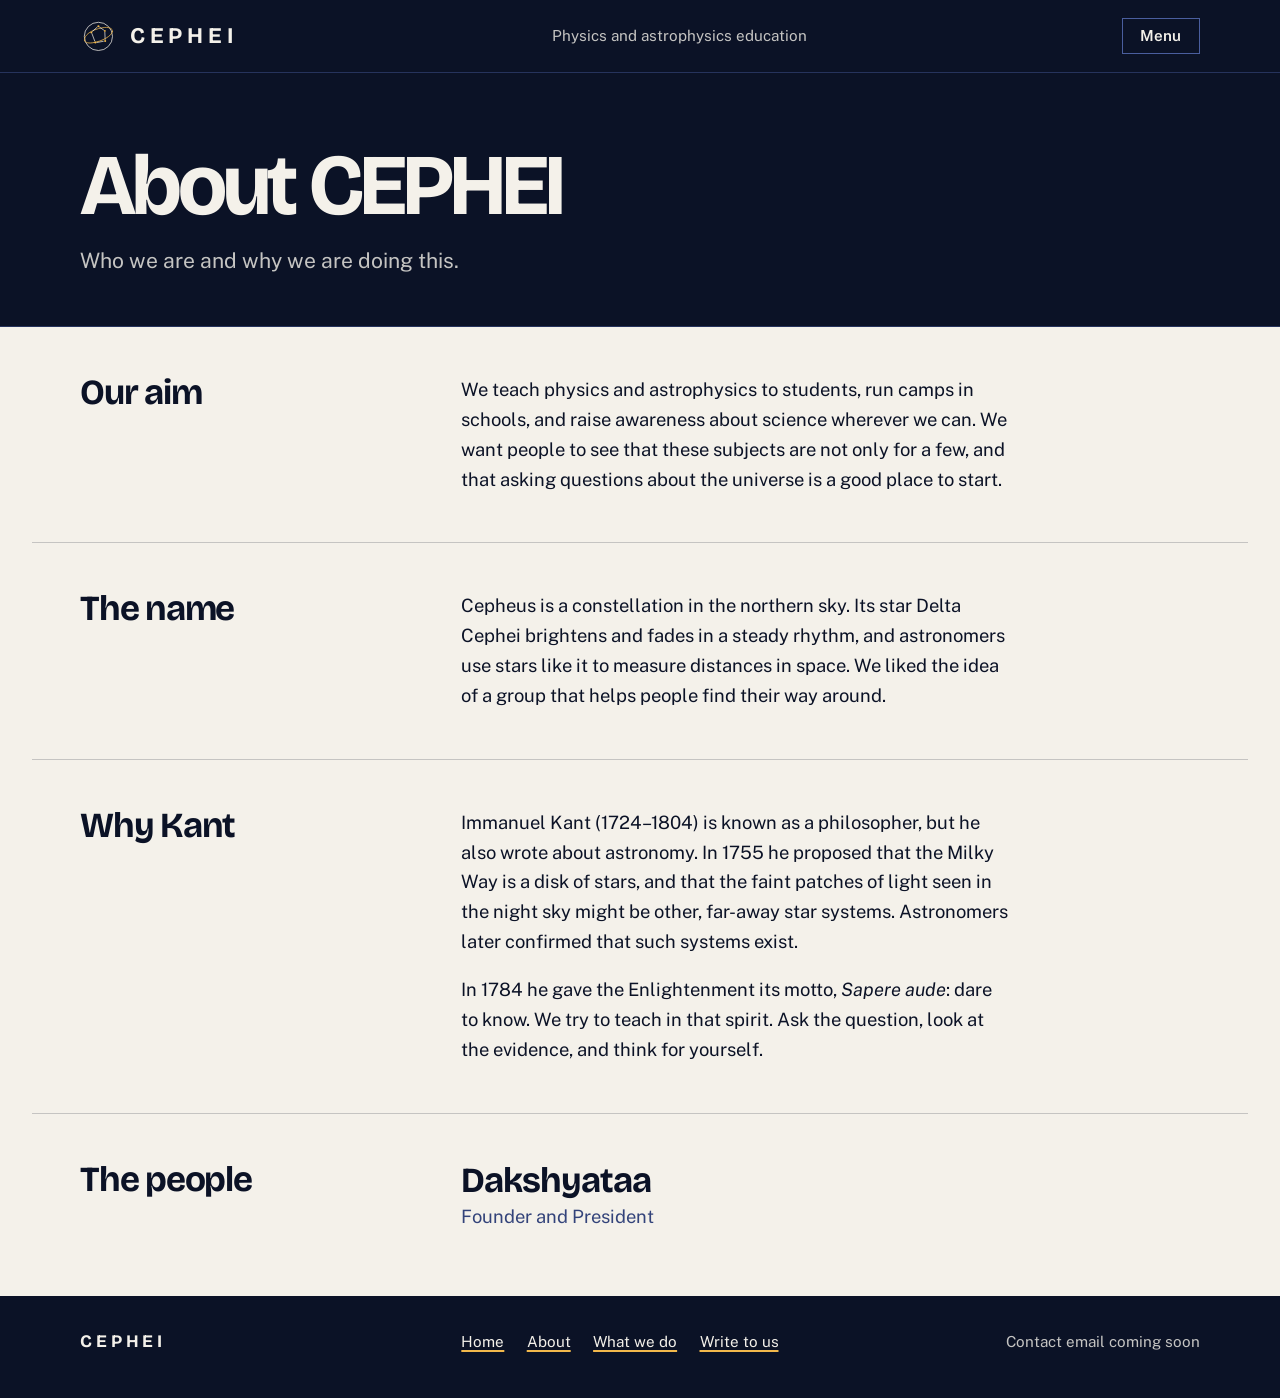
==== commit b2aff958: "Add a Kant theme: portrait, quote and Why Kant section Home gets a section with the portrait and the" ====
--- a/about.html
+++ b/about.html
@@ -73,6 +73,14 @@
       </div>
     </section>
 
+    <section class="page sheet" id="kant">
+      <h2>Why Kant</h2>
+      <div class="body">
+        <p>Immanuel Kant (1724&ndash;1804) is known as a philosopher, but he also wrote about astronomy. In 1755 he proposed that the Milky Way is a disk of stars, and that the faint patches of light seen in the night sky might be other, far-away star systems. Astronomers later confirmed that such systems exist.</p>
+        <p>In 1784 he gave the Enlightenment its motto, <em>Sapere aude</em>: dare to know. We try to teach in that spirit. Ask the question, look at the evidence, and think for yourself.</p>
+      </div>
+    </section>
+
     <section class="page sheet">
       <h2 class="margin">The people</h2>
       <div class="body">
--- a/css/style.css
+++ b/css/style.css
@@ -234,3 +234,21 @@
   .footer nav { grid-column: 5 / span 5; }
   .footer .where { grid-column: 10 / span 3; text-align: right; }
 }
+
+/* ---------- Kant section (home) ---------- */
+
+.kant { background: var(--paper); }
+.kant .page { display: grid; gap: 2rem; padding-top: clamp(3rem, 6vw, 5rem); padding-bottom: clamp(3rem, 6vw, 5rem); }
+@media (min-width: 56rem) {
+  .kant .page { grid-template-columns: repeat(12, 1fr); column-gap: 1.5rem; align-items: center; }
+  .portrait { grid-column: 1 / span 4; }
+  .kant-text { grid-column: 6 / span 7; }
+}
+.portrait { margin: 0; max-width: 24rem; }
+.portrait img { display: block; width: 100%; height: auto; background: var(--navy); border: 1.5px solid var(--navy); }
+.portrait figcaption { margin-top: 0.6rem; font-size: 0.9rem; color: var(--on-light); }
+.kant blockquote { margin: 0 0 1.6rem; padding-left: 1.2rem; border-left: 4px solid var(--gold); }
+.kant blockquote p { font-family: var(--display); font-weight: 600; font-size: clamp(1.45rem, 1rem + 1.5vw, 2.25rem); line-height: 1.2; letter-spacing: -0.02em; margin: 0 0 0.9rem; }
+.kant blockquote footer { font-size: 0.95rem; color: var(--on-light); }
+.kant blockquote cite { font-style: italic; }
+.kant-text > p { max-width: var(--measure); }
